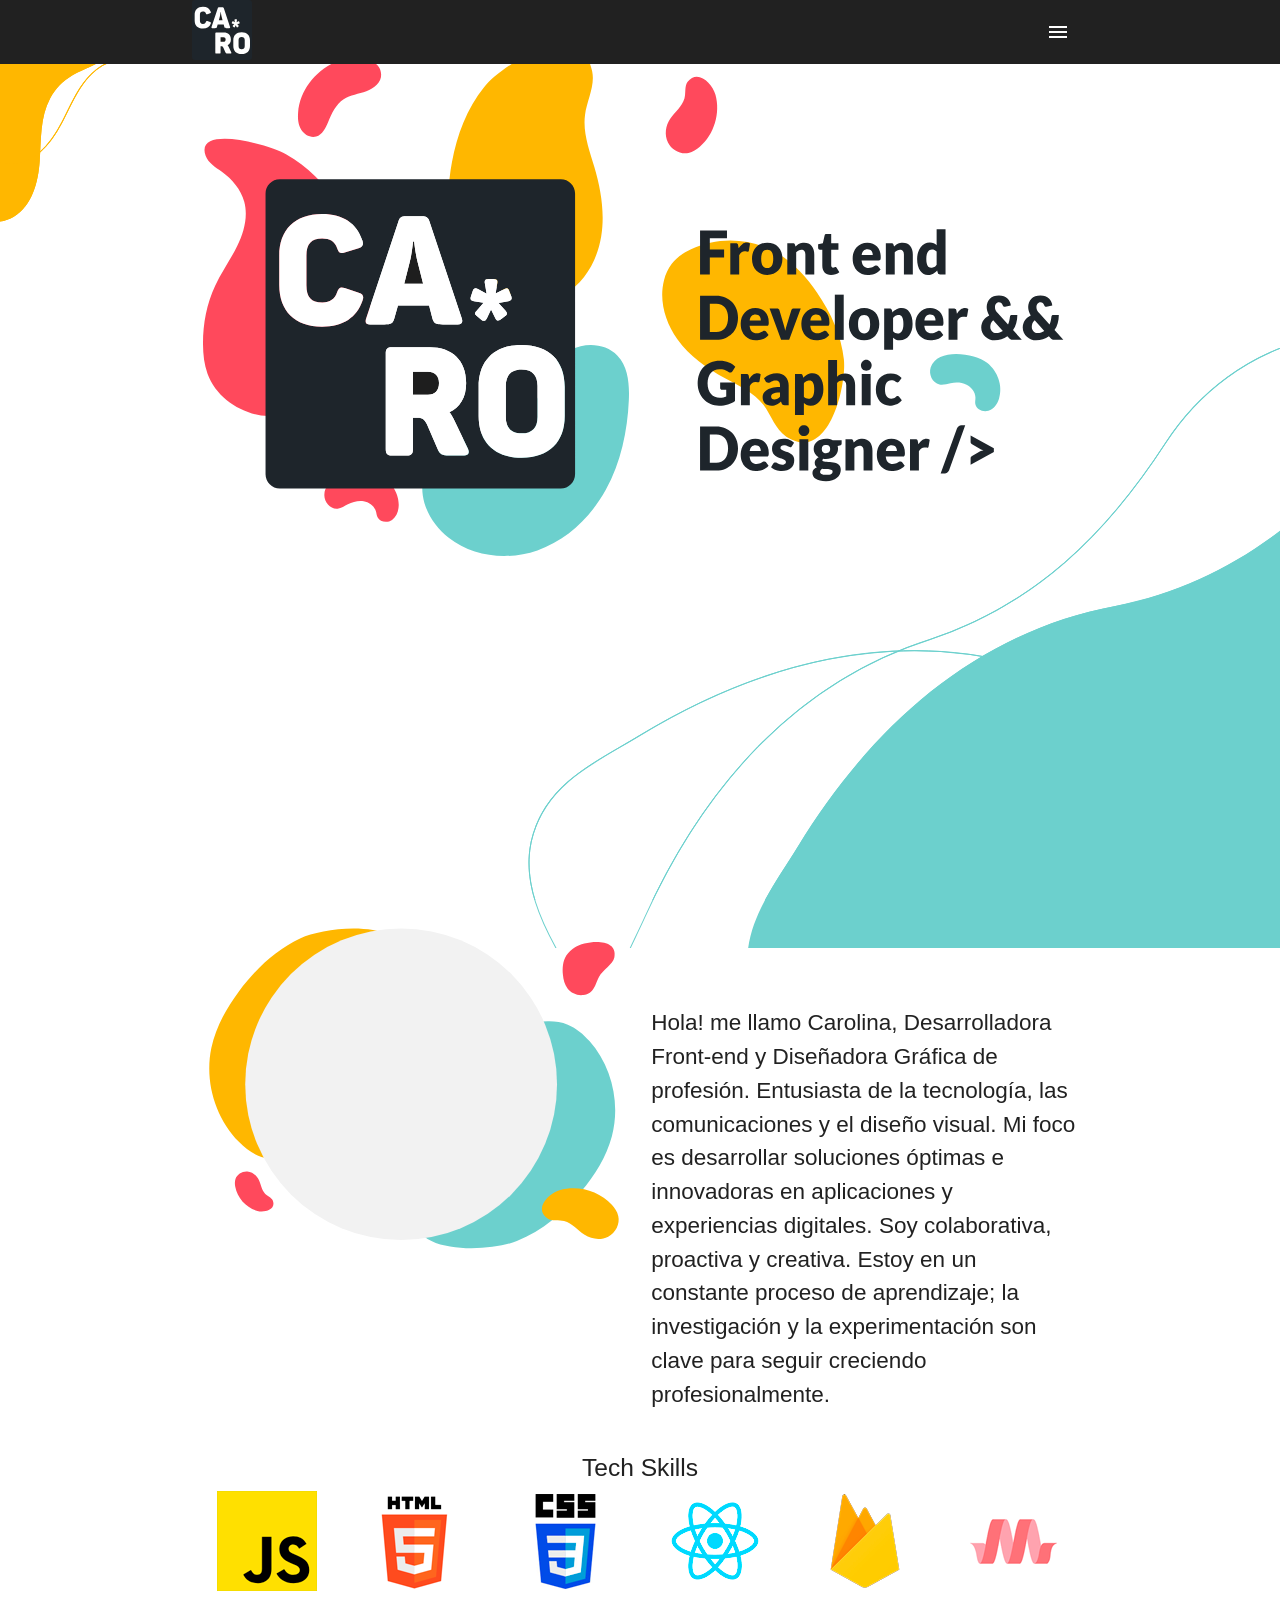
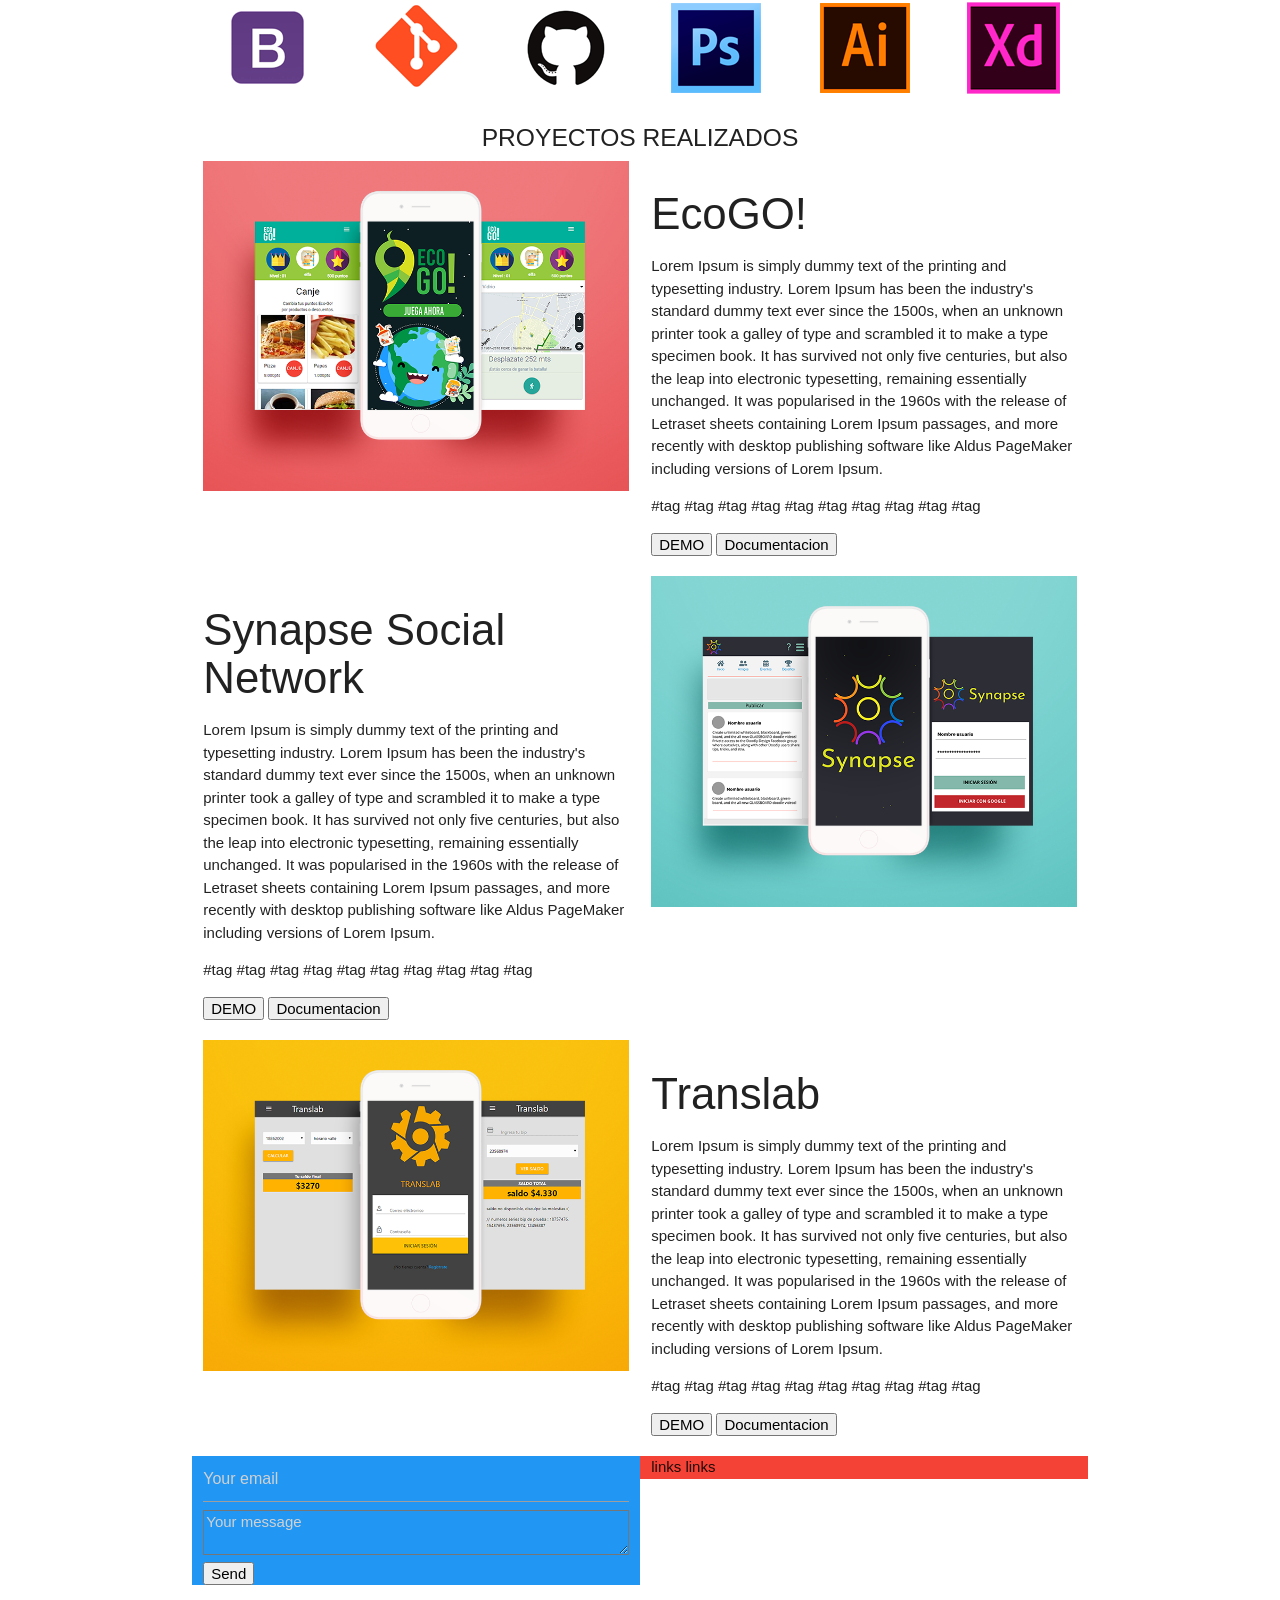
==== index.html @ 2df19099 "imagenes proyectos" ====
<!DOCTYPE html>
<html lang="en">

<head>
  <meta charset="UTF-8">
  <meta name="viewport" content="width=device-width, initial-scale=1.0">
  <meta http-equiv="X-UA-Compatible" content="ie=edge">
  <title>Carocromatica</title>
  <link href="https://fonts.googleapis.com/css?family=Lato:400,900" rel="stylesheet">
  <link href="https://fonts.googleapis.com/icon?family=Material+Icons" rel="stylesheet">
  <link rel="stylesheet" href="./materialize/css/materialize.min.css">
  <link rel="stylesheet" href="main.css">
  <link rel="stylesheet" href="carousel.css">
</head>

<body>
  <div class="navbar-fixed">
    <nav class="grey darken-4">
      <div class="container">
        <a href="#" class="brand-logo">
          <img src="./svg/logo.svg" alt="Carocromatica" class="responsive-img">
        </a>
        <ul id="slide-out" class="sidenav">

          <li>
            <a href="index.html">
              <i class="material-icons white-text text-darken-1">person</i> Perfil</a>

            <a href="#about">
              <i class="material-icons white-text text-darken-1">map</i> Mapa</a>

            <a href="#projects">
              <i class="material-icons white-text text-darken-1">star</i> Ranking</a>

            <a href="#contact">
              <i class="material-icons white-text text-darken-1">card_giftcard</i> Canje</a>


            <a href="#" onclick="cerrarSesion()">

              <i class="material-icons white-text text-darken-1">exit_to_app</i> Cerrar Sesión</a>
          </li>
        </ul>

        <div>
          <a data-target="slide-out" class="sidenav-trigger show-on-large">
            <i class="large material-icons">menu</i>
          </a>
        </div>
      </div>
    </nav>
  </div>


  <div> <!--div fluid-->
    <section id="header" class="row">
      <div class="container">
        <div class="col s12 m6">
          <img src="./svg/logo_head.svg" class="responsive-img  valign-wrapper">
        </div>
        <div class="col s12 m6 logo2">
          <img src="./svg/logo_head2.svg" class="responsive-img">
        </div>
      </div>
    </section>

    <section id="about" class="row">
      <div class="container">
        <div class="col s12 m6">
          <img src="./svg/foto.svg" class="responsive-img">
        </div>
        <div class="col s12 m6">
          <p>Hola! me llamo Carolina, Desarrolladora Front-end y Diseñadora Gráfica de profesión. Entusiasta de la tecnología,
            las comunicaciones y el diseño visual. Mi foco es desarrollar soluciones óptimas e innovadoras en aplicaciones
            y experiencias digitales. Soy colaborativa, proactiva y creativa. Estoy en un constante proceso de aprendizaje;
            la investigación y la experimentación son clave para seguir creciendo profesionalmente.</p>
        </div>
      </div>
    </section>



    <section id="skills" class="row">
      
        <h5 class="center-align">Tech Skills</h5>
      <div class="container center-align">
        <div class="col s4 m2 l2 "><img src="./svg/js.png" alt="JavaScript" class="responsive-img"></div>
        <div class="col s4 m2 l2 "><img src="./svg/html.png" alt="HTML5" class="responsive-img"></div>
        <div class="col s4 m2 l2 "><img src="./svg/css.png" alt="CSS3" class="responsive-img"></div>
        <div class="col s4 m2 l2 "><img src="./svg/react.png" alt="REACT.js" class="responsive-img"></div>
        <div class="col s4 m2 l2 "><img src="./svg/firebase.png" alt="FIREBASE" class="responsive-img"></div>
        <div class="col s4 m2 l2 "><img src="./svg/materialize.png" alt="Materialize" class="responsive-img"></div>

        <div class="col s4 m2 l2 "><img src="./svg/bootstrap.png" alt="Bootstrap" class="responsive-img"></div>
        <div class="col s4 m2 l2 "><img src="./svg/git.png" alt="Git" class="responsive-img"></div>
        <div class="col s4 m2 l2 "><img src="./svg/github.png" alt="GitHub" class="responsive-img"></div>
        <div class="col s4 m2 l2 "><img src="./svg/photoshop.png" alt="photoshop" class="responsive-img"></div>
        <div class="col s4 m2 l2 "><img src="./svg/illustrator.png" alt="illustrator" class="responsive-img"></div>
        <div class="col s4 m2 l2 "><img src="./svg/xd.png" alt="Adobe XD" class="responsive-img"></div>


      </div>
    </section>

    <section id="projects">

      <h5 class="center-align">PROYECTOS REALIZADOS</h5>

      <!--Eco go-->

      <div class="row">
        <div class="container">
          <div class="col s12 m6 l6">
         <img src="./svg/ecogo.png" alt="ecoGO" class="responsive-img">
          </div>
          <div class="col s12 m6 l6">
              <h3>EcoGO!</h3>
              <p>Lorem Ipsum is simply dummy text of the printing and typesetting industry. Lorem Ipsum has been the industry's standard dummy text ever since the 1500s, when an unknown printer took a galley of type and scrambled it to make a type specimen book. It has survived not only five centuries, but also the leap into electronic typesetting, remaining essentially unchanged. It was popularised in the 1960s with the release of Letraset sheets containing Lorem Ipsum passages, and more recently with desktop publishing software like Aldus PageMaker including versions of Lorem Ipsum.</p>
              <p>#tag #tag #tag #tag #tag #tag #tag #tag #tag #tag</p>
              <button>DEMO</button>
              <button>Documentacion</button>
          </div>
        </div>
      </div>

      <!--REACT-->

      <div class="row">
        <div class="container">
          <div class="col s12 m6 l6">
              <h3>Synapse Social Network</h3>
              <p>Lorem Ipsum is simply dummy text of the printing and typesetting industry. Lorem Ipsum has been the industry's standard dummy text ever since the 1500s, when an unknown printer took a galley of type and scrambled it to make a type specimen book. It has survived not only five centuries, but also the leap into electronic typesetting, remaining essentially unchanged. It was popularised in the 1960s with the release of Letraset sheets containing Lorem Ipsum passages, and more recently with desktop publishing software like Aldus PageMaker including versions of Lorem Ipsum.</p>
              <p>#tag #tag #tag #tag #tag #tag #tag #tag #tag #tag</p>
              <button>DEMO</button>
              <button>Documentacion</button>
          </div>
          <div class="col s12 m6 l6">
              <img src="./svg/synapp.png" alt="ecoGO" class="responsive-img">
          </div>
        </div>
      </div>

      <!--translab-->

      <div class="row">
        <div class="container">
          <div class="col s12 m6 l6">
              <img src="./svg/translab.png" alt="ecoGO" class="responsive-img">
          </div>
          <div class="col s12 m6 l6">
              <h3>Translab</h3>
              <p>Lorem Ipsum is simply dummy text of the printing and typesetting industry. Lorem Ipsum has been the industry's standard dummy text ever since the 1500s, when an unknown printer took a galley of type and scrambled it to make a type specimen book. It has survived not only five centuries, but also the leap into electronic typesetting, remaining essentially unchanged. It was popularised in the 1960s with the release of Letraset sheets containing Lorem Ipsum passages, and more recently with desktop publishing software like Aldus PageMaker including versions of Lorem Ipsum.</p>
              <p>#tag #tag #tag #tag #tag #tag #tag #tag #tag #tag</p>
              <button>DEMO</button>
              <button>Documentacion</button>
          </div>
        </div>
      </div>

    </section>

  </div><!--fin div fluid-->


  <footer>

      <div class="row">
          <div class="container">
            <div class="col s12 m6 l6 blue">
                <form method="POST" action="https://formspree.io/ca.torresduran@gmail.com">
                  <input type="email" name="email" placeholder="Your email">
                  <textarea name="message" placeholder="Your message"></textarea>
                  <button type="submit">Send</button>
                </form>
            </div>
            <div class="col s12 m6 l6 red">
             links
             links
            </div>
          </div>
        </div>
  
  
  </footer> 

  <script src="https://code.jquery.com/jquery-3.3.1.min.js" integrity="sha256-FgpCb/KJQlLNfOu91ta32o/NMZxltwRo8QtmkMRdAu8="
    crossorigin="anonymous"></script>
  <script src="./materialize/js/materialize.min.js"></script>
  <script src="./js/nav.js"></script>
</body>

</html>
---- main.css ----
html, body{
  
  height:100%;
  margin:0;
  display: flex;
  flex-direction: column;
  background-image: url(./fondo.svg);
  background-repeat: no-repeat;
  background-size: cover;
  background-attachment: fixed;

}

@media (min-width: 320px) and (max-width: 480px) {
  
.logo2{
  display: none;
}
  
}
#header{
  min-height: 100vh;
}

.bio{

  background-repeat: no-repeat;
  background-position: center;
}

#about p{
  font-size:1.5em;
  padding-top: 15%;
}

.head-projects{
  padding-top: 100px;
  background-image: url(./svg/fondo_projects.svg);
  border: 0px;
  background-repeat: no-repeat;
  padding-bottom: 100px;
}

.projects{

}

.project{
  background-image: url(./svg/circle2.svg);
  background-repeat: no-repeat;
  background-position: center;
}

.asd{
  height: 500px;
  display: -webkit-box;
  display: -webkit-flex;
  display: -ms-flexbox;
  display: flex;
  -webkit-box-align: center;
  -webkit-align-items: center;
  -ms-flex-align: center;
  align-items: center;
}
/* framework*/



nav{
  -webkit-box-shadow: 0 2px 2px 0 rgba(0,0,0,0), 0 3px 1px -2px rgba(0,0,0,0), 0 1px 5px 0 rgba(133, 73, 73, 0);
   box-shadow: 0 2px 2px 0 rgba(0,0,0,0), 0 3px 1px -2px rgba(0,0,0,0), 0 1px 5px 0 rgba(0,0,0,0);
}

nav .sidenav-trigger {
  float: right;

}

.sidenav-overlay {

  background-color: rgba(255,73,92,0.5);
  z-index: 50; 
 
}
---- carousel.css ----
.slider {
  max-width: 300px;
  height: 200px;
  margin: 20px auto;
  position: relative;
}
.slide1,.slide2,.slide3,.slide4,.slide5 {
  position: absolute;
  width: 100%;
  height: 100%;
}
.slide1 {

      background-size: cover;
    animation:fade 20s infinite;
-webkit-animation:fade 20s infinite;

} 
.slide2 {

      background-size: cover;
    animation:fade2 20s infinite;
-webkit-animation:fade2 20s infinite;
}
.slide3 {

      background-size: cover;
    animation:fade3 20s infinite;
-webkit-animation:fade3 20s infinite;
}
@keyframes fade
{
  0%   {opacity:1}
  33.333% { opacity: 0}
  66.666% { opacity: 0}
  100% { opacity: 1}
}
@keyframes fade2
{
  0%   {opacity:0}
  33.333% { opacity: 1}
  66.666% { opacity: 0 }
  100% { opacity: 0}
}
@keyframes fade3
{
  0%   {opacity:0}
  33.333% { opacity: 0}
  66.666% { opacity: 1}
  100% { opacity: 0}
}
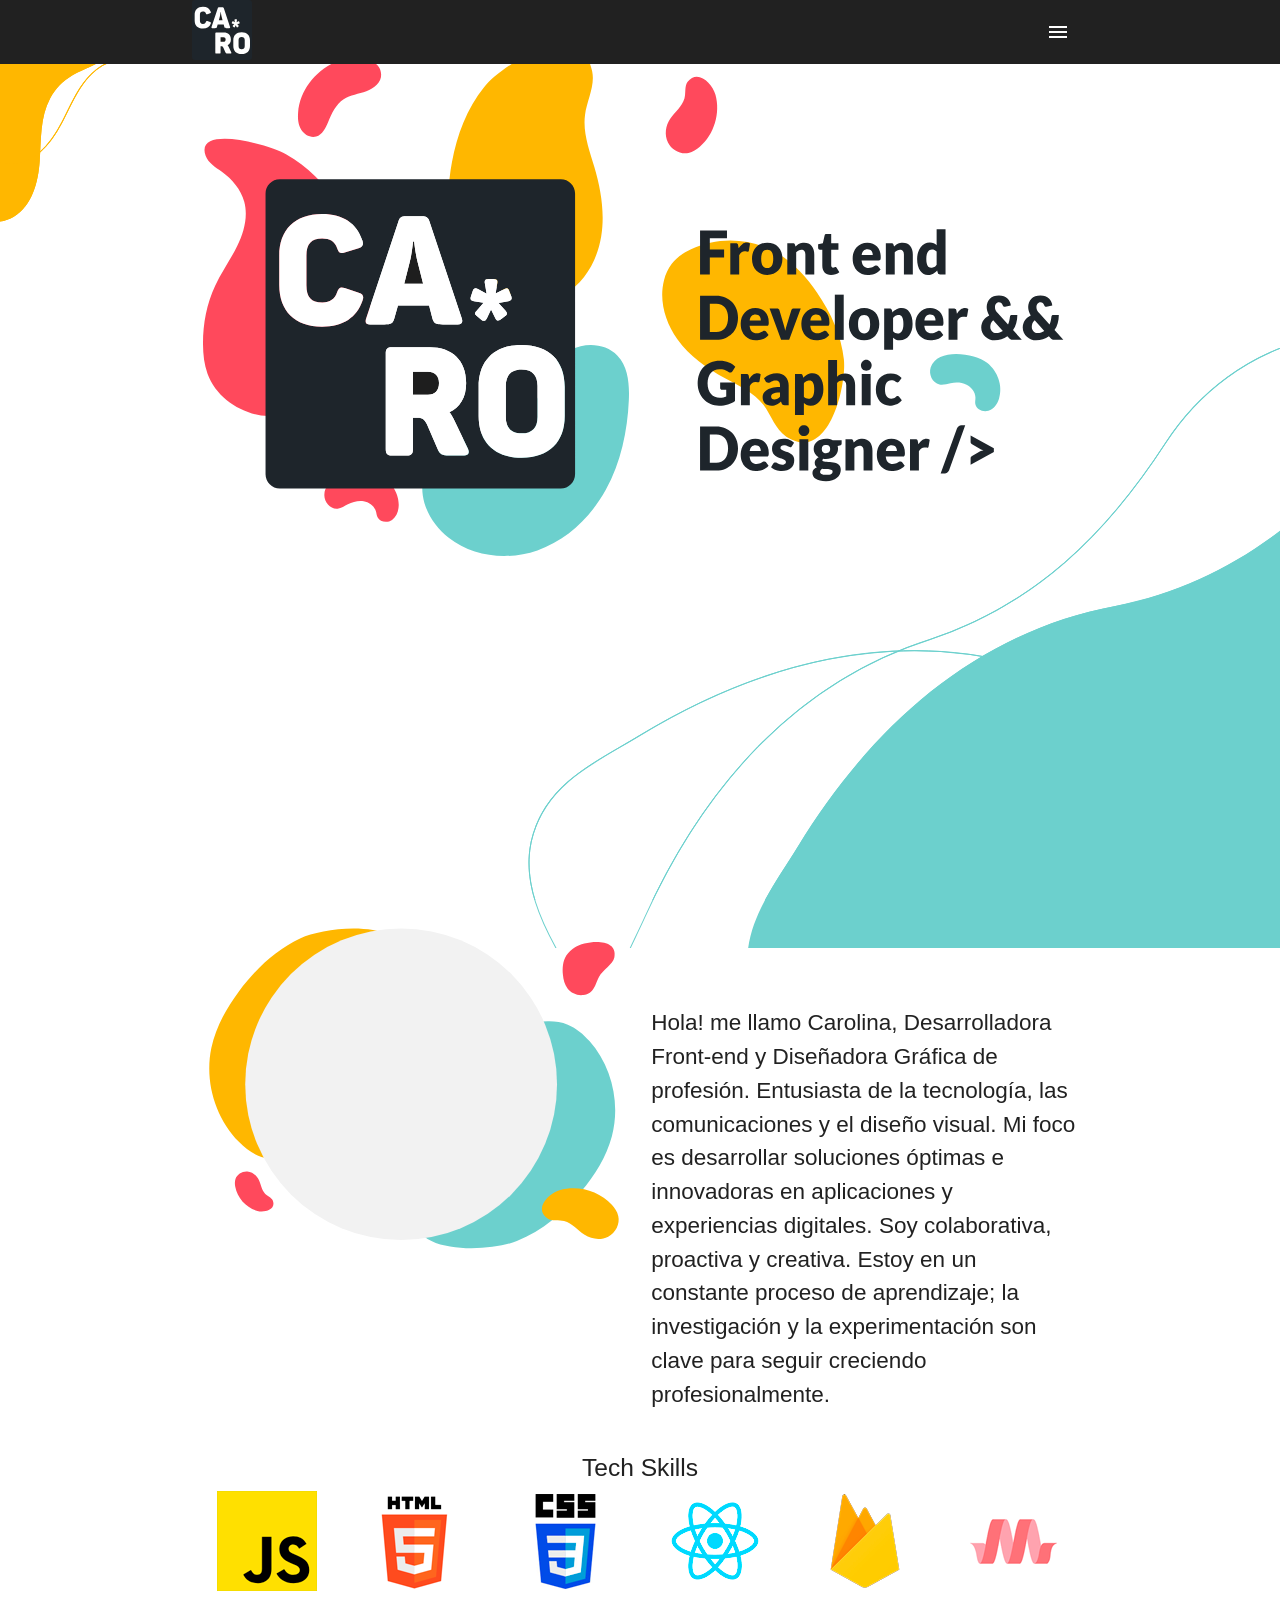
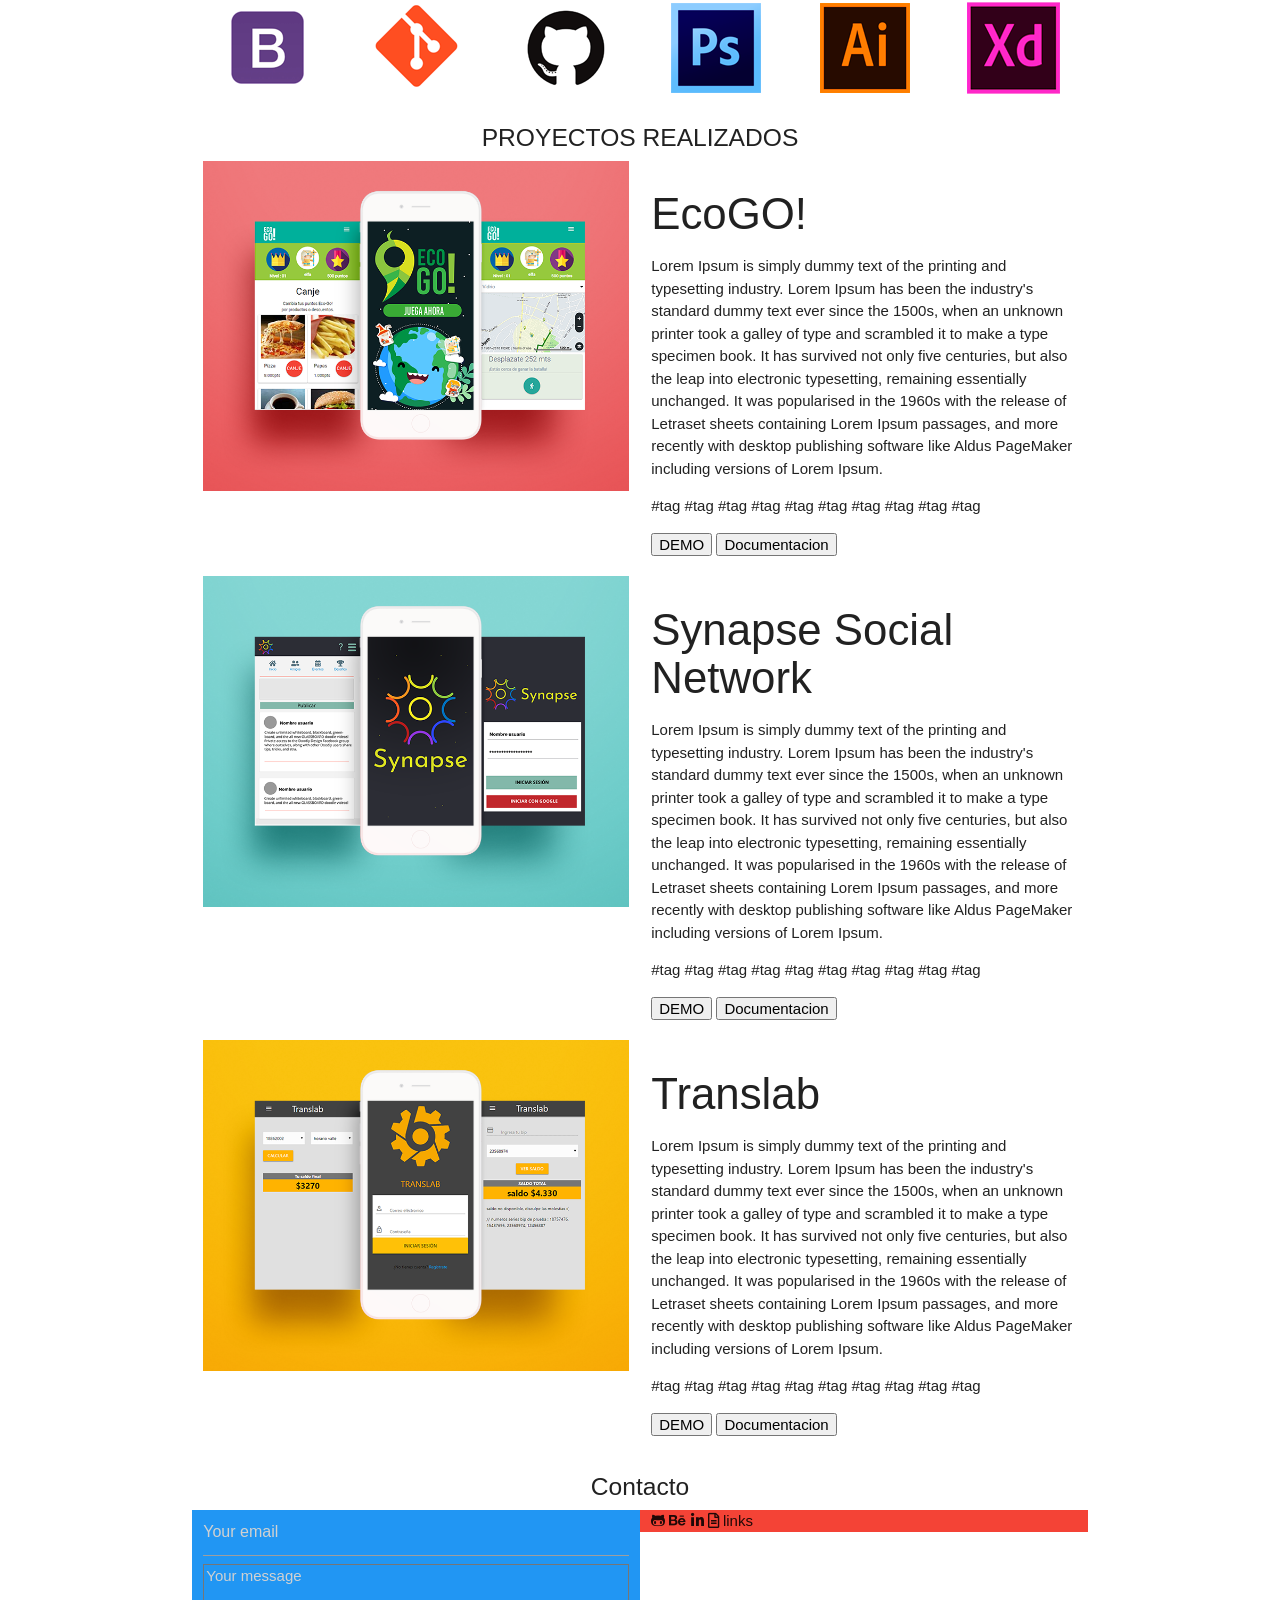
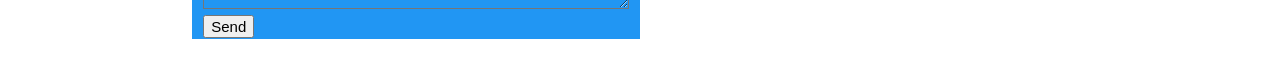
==== commit 6a5db020: "avance decente" ====
--- a/index.html
+++ b/index.html
@@ -8,6 +8,7 @@
   <title>Carocromatica</title>
   <link href="https://fonts.googleapis.com/css?family=Lato:400,900" rel="stylesheet">
   <link href="https://fonts.googleapis.com/icon?family=Material+Icons" rel="stylesheet">
+  <link rel="stylesheet" href="https://use.fontawesome.com/releases/v5.4.1/css/all.css" integrity="sha384-5sAR7xN1Nv6T6+dT2mhtzEpVJvfS3NScPQTrOxhwjIuvcA67KV2R5Jz6kr4abQsz" crossorigin="anonymous">
   <link rel="stylesheet" href="./materialize/css/materialize.min.css">
   <link rel="stylesheet" href="main.css">
   <link rel="stylesheet" href="carousel.css">
@@ -128,14 +129,16 @@
       <div class="row">
         <div class="container">
           <div class="col s12 m6 l6">
+              <img src="./svg/synapp.png" alt="ecoGO" class="responsive-img">
+          </div>
+          <div class="col s12 m6 l6">
+
               <h3>Synapse Social Network</h3>
               <p>Lorem Ipsum is simply dummy text of the printing and typesetting industry. Lorem Ipsum has been the industry's standard dummy text ever since the 1500s, when an unknown printer took a galley of type and scrambled it to make a type specimen book. It has survived not only five centuries, but also the leap into electronic typesetting, remaining essentially unchanged. It was popularised in the 1960s with the release of Letraset sheets containing Lorem Ipsum passages, and more recently with desktop publishing software like Aldus PageMaker including versions of Lorem Ipsum.</p>
               <p>#tag #tag #tag #tag #tag #tag #tag #tag #tag #tag</p>
               <button>DEMO</button>
               <button>Documentacion</button>
-          </div>
-          <div class="col s12 m6 l6">
-              <img src="./svg/synapp.png" alt="ecoGO" class="responsive-img">
+             
           </div>
         </div>
       </div>
@@ -165,6 +168,7 @@
   <footer>
 
       <div class="row">
+          <h5 class="center-align">Contacto</h5>
           <div class="container">
             <div class="col s12 m6 l6 blue">
                 <form method="POST" action="https://formspree.io/ca.torresduran@gmail.com">
@@ -174,7 +178,10 @@
                 </form>
             </div>
             <div class="col s12 m6 l6 red">
-             links
+                <i class="fab fa-github-alt"></i>
+                <i class="fab fa-behance"></i>
+                <i class="fab fa-linkedin-in"></i>
+                <i class="far fa-file-alt"></i>
              links
             </div>
           </div>
--- a/main.css
+++ b/main.css
@@ -13,11 +13,10 @@
 
 @media (min-width: 320px) and (max-width: 480px) {
   
-.logo2{
-  display: none;
+
 }
   
-}
+
 #header{
   min-height: 100vh;
 }
@@ -62,7 +61,7 @@
   -ms-flex-align: center;
   align-items: center;
 }
-/* framework*/
+/* fram*/
 
 
 
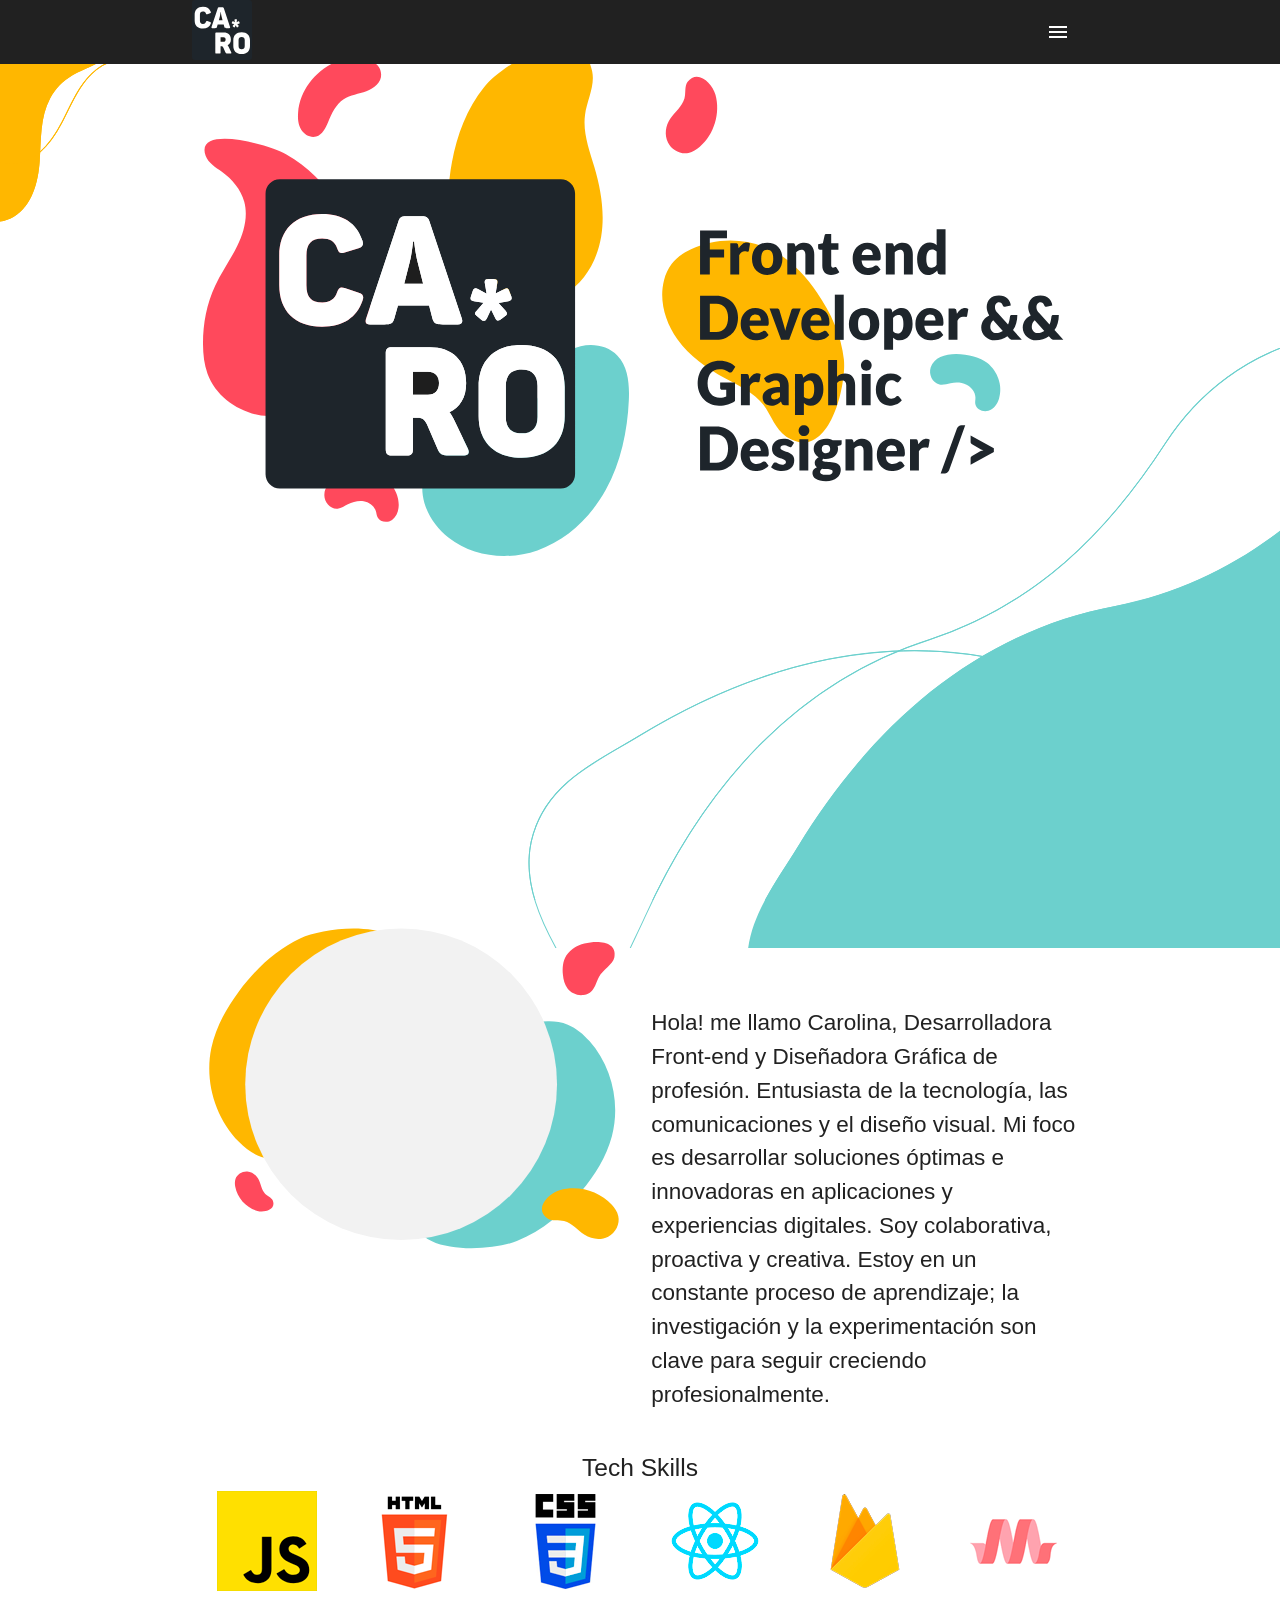
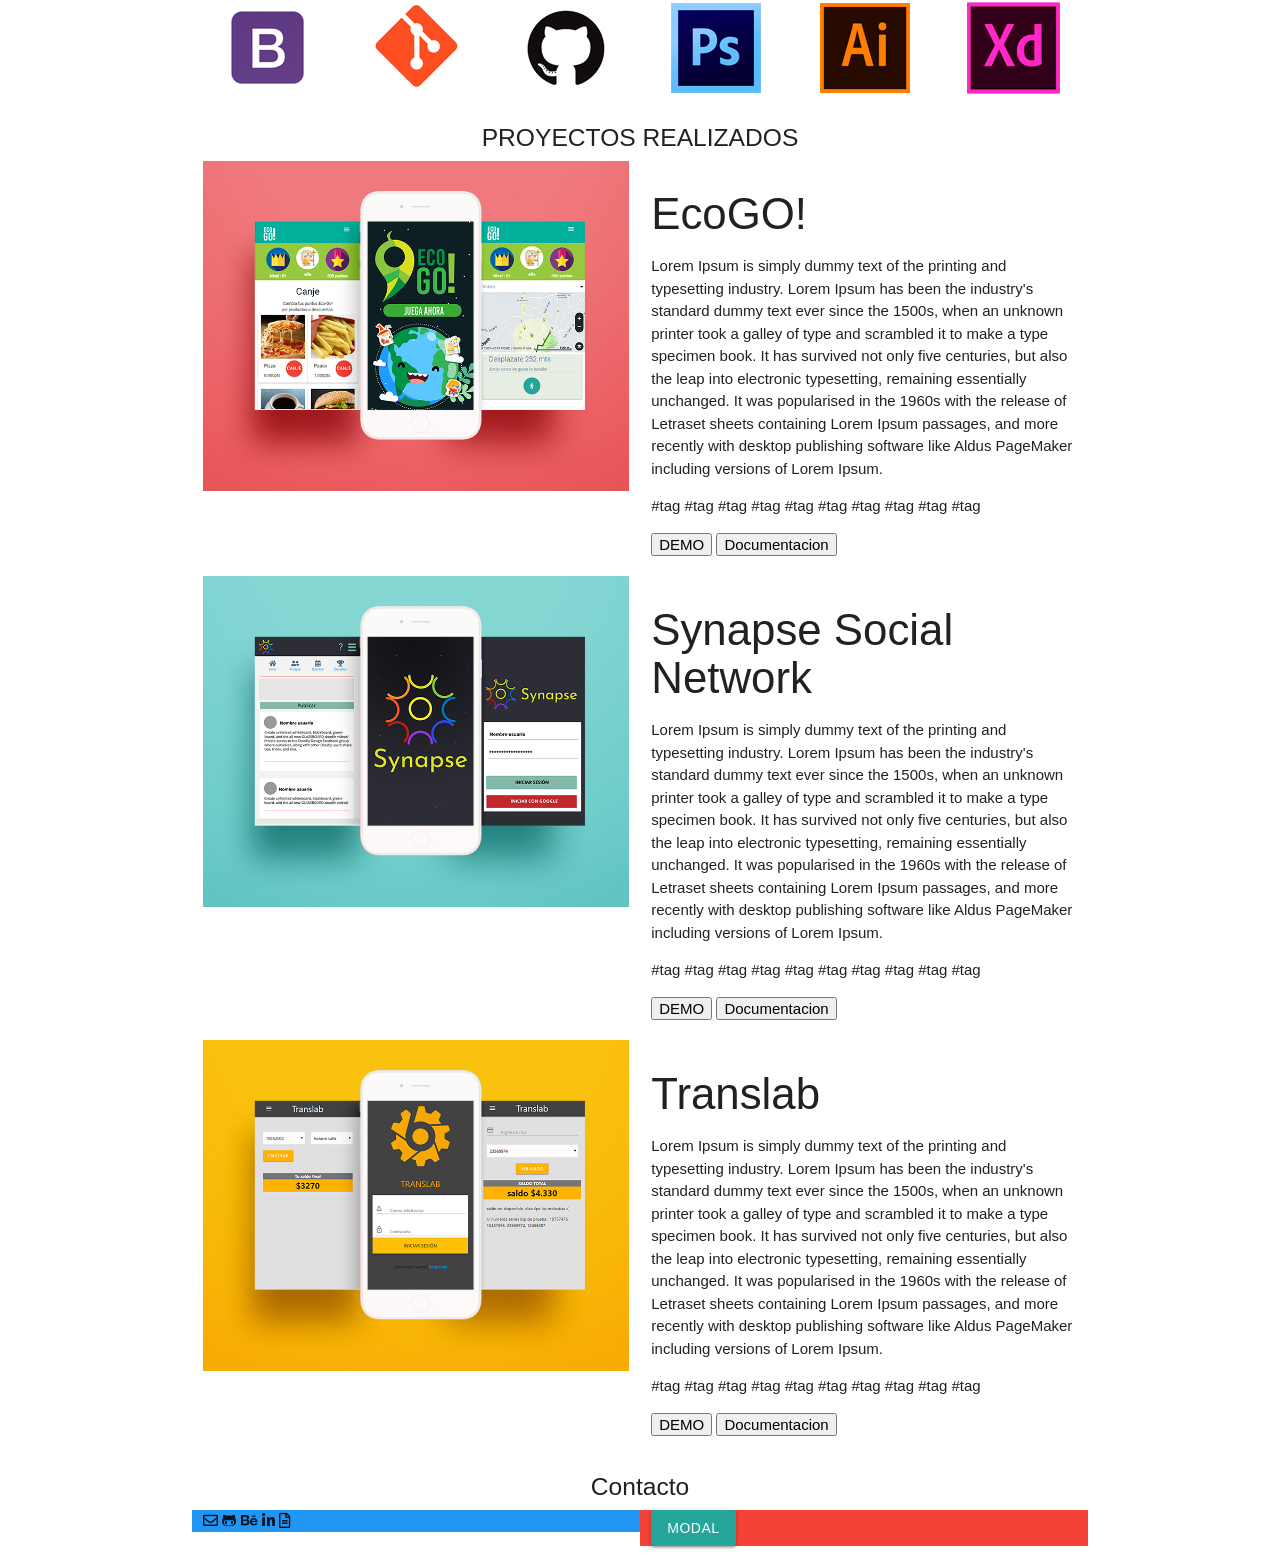
==== commit c398ca7f: "form en modal" ====
--- a/index.html
+++ b/index.html
@@ -171,24 +171,41 @@
           <h5 class="center-align">Contacto</h5>
           <div class="container">
             <div class="col s12 m6 l6 blue">
-                <form method="POST" action="https://formspree.io/ca.torresduran@gmail.com">
-                  <input type="email" name="email" placeholder="Your email">
-                  <textarea name="message" placeholder="Your message"></textarea>
-                  <button type="submit">Send</button>
-                </form>
-            </div>
-            <div class="col s12 m6 l6 red">
+                <i class="far fa-envelope"></i>
                 <i class="fab fa-github-alt"></i>
                 <i class="fab fa-behance"></i>
                 <i class="fab fa-linkedin-in"></i>
                 <i class="far fa-file-alt"></i>
-             links
+                
+            </div>
+            <div class="col s12 m6 l6 red">
+
+                <!-- Modal Trigger -->
+   <a class="waves-effect waves-light btn modal-trigger" href="#modal1">Modal</a>
+            
+                
             </div>
           </div>
         </div>
   
   
   </footer> 
+
+ 
+
+   <!-- Modal Structure -->
+   <div id="modal1" class="modal">
+     <div class="modal-content">
+        <form method="POST" action="https://formspree.io/ca.torresduran@gmail.com">
+          <input type="email" name="email" placeholder="Your email">
+          <textarea name="message" placeholder="Your message"></textarea>
+          <button type="submit">Send</button>
+        </form>
+     </div>
+     <div class="modal-footer">
+       <a href="#!" class="modal-close waves-effect waves-green btn-flat">Agree</a>
+     </div>
+   </div>
 
   <script src="https://code.jquery.com/jquery-3.3.1.min.js" integrity="sha256-FgpCb/KJQlLNfOu91ta32o/NMZxltwRo8QtmkMRdAu8="
     crossorigin="anonymous"></script>
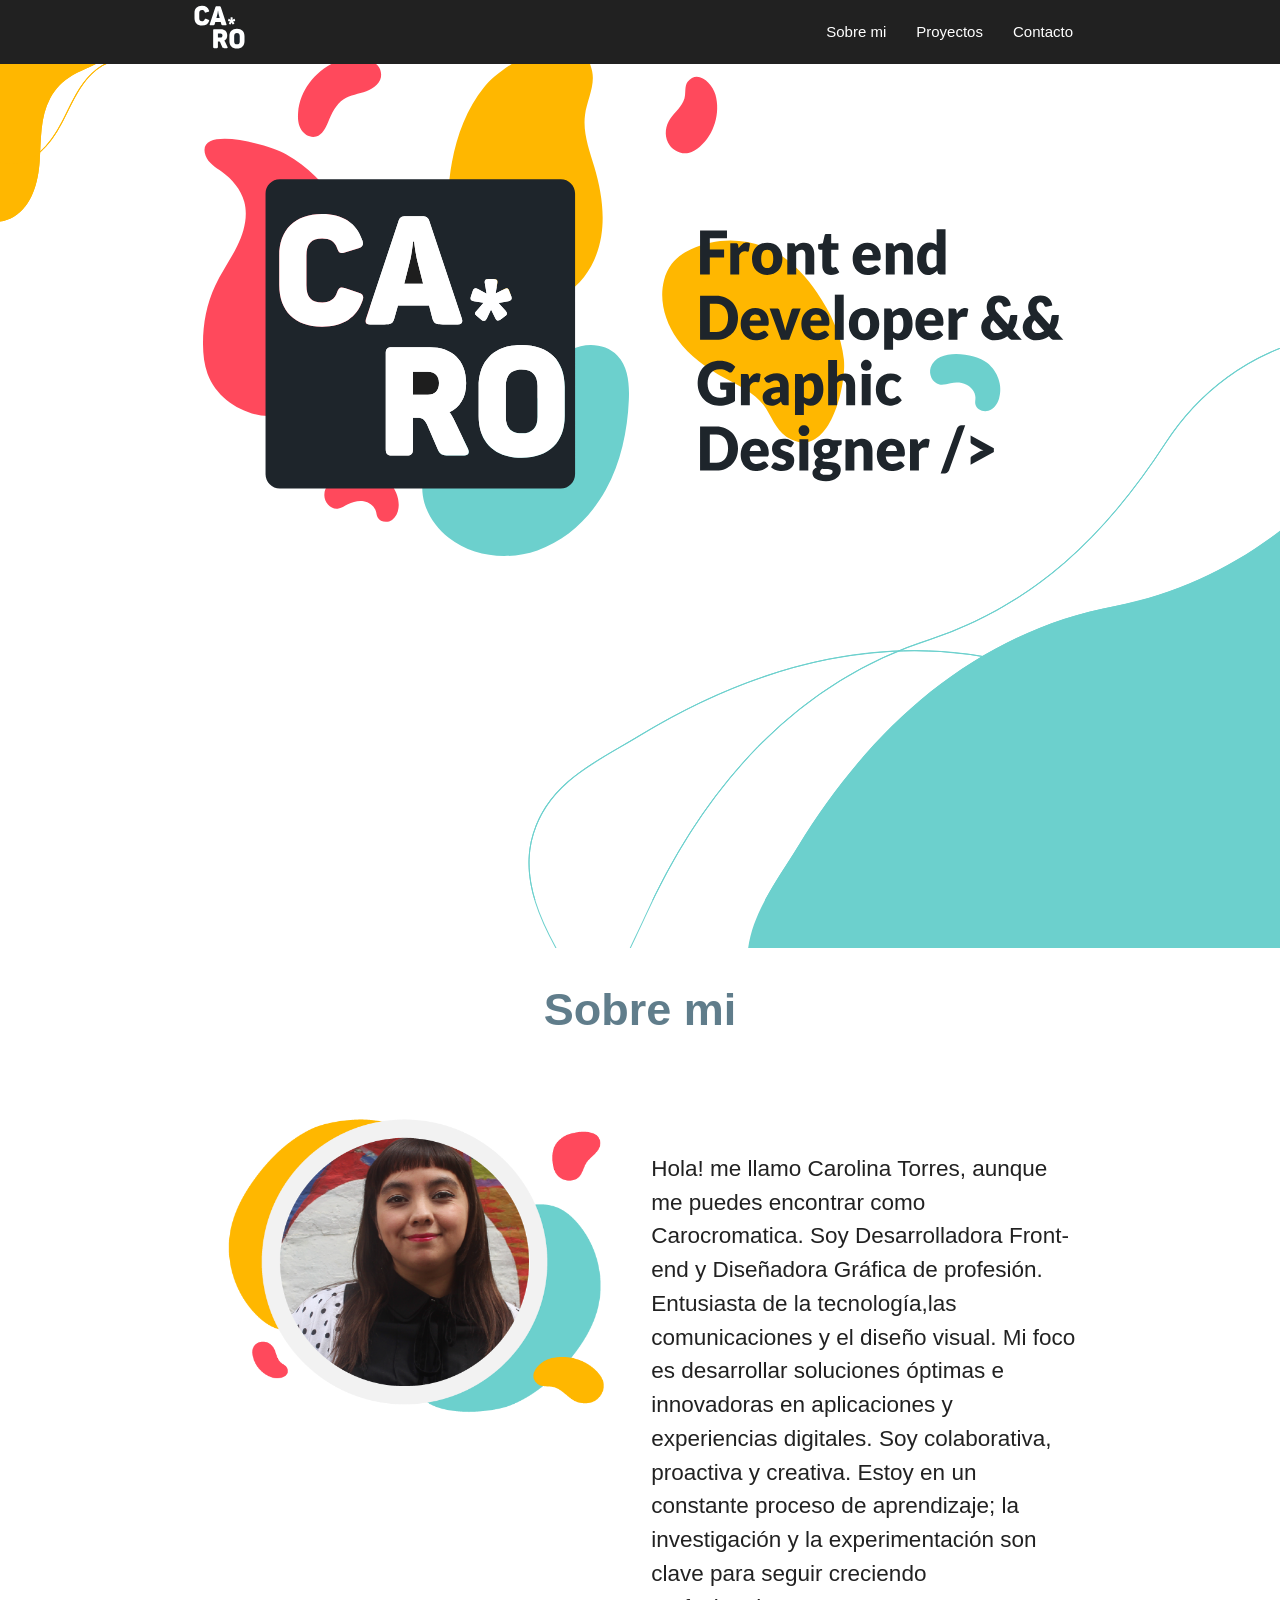
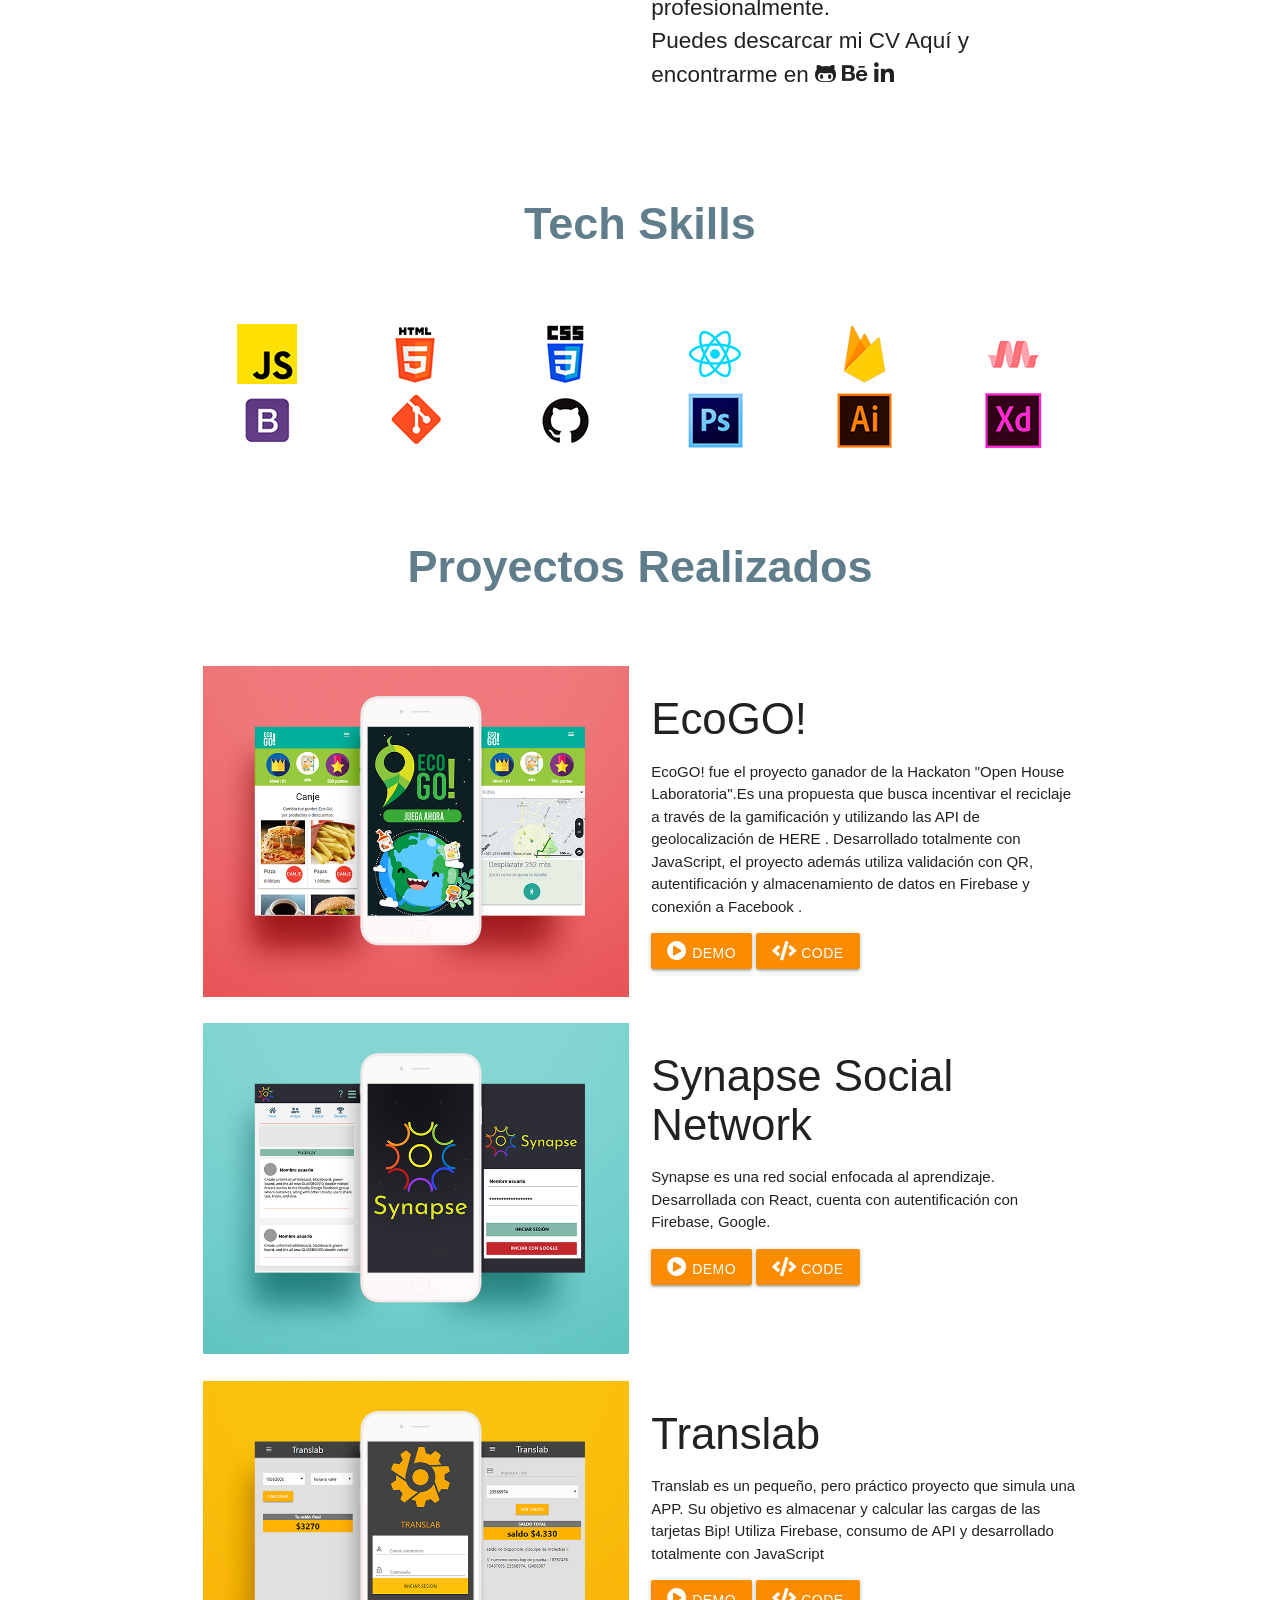
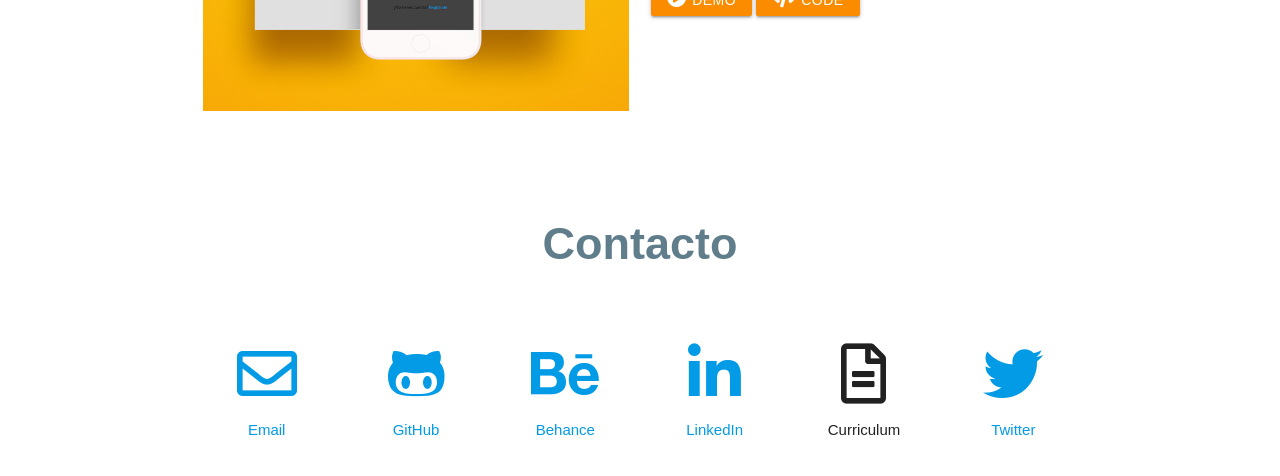
==== commit 56d3224e: "portafolio ok" ====
--- a/index.html
+++ b/index.html
@@ -8,7 +8,8 @@
   <title>Carocromatica</title>
   <link href="https://fonts.googleapis.com/css?family=Lato:400,900" rel="stylesheet">
   <link href="https://fonts.googleapis.com/icon?family=Material+Icons" rel="stylesheet">
-  <link rel="stylesheet" href="https://use.fontawesome.com/releases/v5.4.1/css/all.css" integrity="sha384-5sAR7xN1Nv6T6+dT2mhtzEpVJvfS3NScPQTrOxhwjIuvcA67KV2R5Jz6kr4abQsz" crossorigin="anonymous">
+  <link rel="stylesheet" href="https://use.fontawesome.com/releases/v5.4.1/css/all.css" integrity="sha384-5sAR7xN1Nv6T6+dT2mhtzEpVJvfS3NScPQTrOxhwjIuvcA67KV2R5Jz6kr4abQsz"
+    crossorigin="anonymous">
   <link rel="stylesheet" href="./materialize/css/materialize.min.css">
   <link rel="stylesheet" href="main.css">
   <link rel="stylesheet" href="carousel.css">
@@ -18,42 +19,28 @@
   <div class="navbar-fixed">
     <nav class="grey darken-4">
       <div class="container">
-        <a href="#" class="brand-logo">
+        <a href="#" class="brand-logo left">
           <img src="./svg/logo.svg" alt="Carocromatica" class="responsive-img">
         </a>
-        <ul id="slide-out" class="sidenav">
-
+
+        <ul id="nav-mobile" class="right">
           <li>
-            <a href="index.html">
-              <i class="material-icons white-text text-darken-1">person</i> Perfil</a>
-
-            <a href="#about">
-              <i class="material-icons white-text text-darken-1">map</i> Mapa</a>
-
-            <a href="#projects">
-              <i class="material-icons white-text text-darken-1">star</i> Ranking</a>
-
-            <a href="#contact">
-              <i class="material-icons white-text text-darken-1">card_giftcard</i> Canje</a>
-
-
-            <a href="#" onclick="cerrarSesion()">
-
-              <i class="material-icons white-text text-darken-1">exit_to_app</i> Cerrar Sesión</a>
+            <a href="#about">Sobre mi</a>
+          </li>
+          <li>
+            <a href="#projects">Proyectos</a>
+          </li>
+          <li>
+            <a href="#contact">Contacto</a>
           </li>
         </ul>
-
-        <div>
-          <a data-target="slide-out" class="sidenav-trigger show-on-large">
-            <i class="large material-icons">menu</i>
-          </a>
-        </div>
       </div>
     </nav>
   </div>
 
 
-  <div> <!--div fluid-->
+  <div>
+    <!--div fluid-->
     <section id="header" class="row">
       <div class="container">
         <div class="col s12 m6">
@@ -67,37 +54,59 @@
 
     <section id="about" class="row">
       <div class="container">
+          <h5 class="center-align blue-grey-text">Sobre mi</h5>
         <div class="col s12 m6">
-          <img src="./svg/foto.svg" class="responsive-img">
+          <img src="./svg/foto.png" class="responsive-img">
         </div>
         <div class="col s12 m6">
-          <p>Hola! me llamo Carolina, Desarrolladora Front-end y Diseñadora Gráfica de profesión. Entusiasta de la tecnología,
-            las comunicaciones y el diseño visual. Mi foco es desarrollar soluciones óptimas e innovadoras en aplicaciones
-            y experiencias digitales. Soy colaborativa, proactiva y creativa. Estoy en un constante proceso de aprendizaje;
-            la investigación y la experimentación son clave para seguir creciendo profesionalmente.</p>
-        </div>
-      </div>
-    </section>
-
-
+          <p>Hola! me llamo Carolina Torres, aunque me puedes encontrar como Carocromatica. Soy Desarrolladora Front-end y Diseñadora Gráfica de profesión. Entusiasta de la tecnología,las comunicaciones y el diseño visual. Mi foco es desarrollar soluciones óptimas e innovadoras en aplicaciones y experiencias digitales. Soy colaborativa, proactiva y creativa. Estoy en un constante proceso de aprendizaje;
+            la investigación y la experimentación son clave para seguir creciendo profesionalmente.
+          </br>Puedes descarcar mi CV Aquí y encontrarme en <i class="fab fa-github-alt"></i> <i class="fab fa-behance"></i> <i class="fab fa-linkedin-in"></i> </p>
+        </div>
+      </div>
+    </section>
 
     <section id="skills" class="row">
-      
-        <h5 class="center-align">Tech Skills</h5>
+
+      <h5 class="center-align blue-grey-text">Tech Skills</h5>
       <div class="container center-align">
-        <div class="col s4 m2 l2 "><img src="./svg/js.png" alt="JavaScript" class="responsive-img"></div>
-        <div class="col s4 m2 l2 "><img src="./svg/html.png" alt="HTML5" class="responsive-img"></div>
-        <div class="col s4 m2 l2 "><img src="./svg/css.png" alt="CSS3" class="responsive-img"></div>
-        <div class="col s4 m2 l2 "><img src="./svg/react.png" alt="REACT.js" class="responsive-img"></div>
-        <div class="col s4 m2 l2 "><img src="./svg/firebase.png" alt="FIREBASE" class="responsive-img"></div>
-        <div class="col s4 m2 l2 "><img src="./svg/materialize.png" alt="Materialize" class="responsive-img"></div>
-
-        <div class="col s4 m2 l2 "><img src="./svg/bootstrap.png" alt="Bootstrap" class="responsive-img"></div>
-        <div class="col s4 m2 l2 "><img src="./svg/git.png" alt="Git" class="responsive-img"></div>
-        <div class="col s4 m2 l2 "><img src="./svg/github.png" alt="GitHub" class="responsive-img"></div>
-        <div class="col s4 m2 l2 "><img src="./svg/photoshop.png" alt="photoshop" class="responsive-img"></div>
-        <div class="col s4 m2 l2 "><img src="./svg/illustrator.png" alt="illustrator" class="responsive-img"></div>
-        <div class="col s4 m2 l2 "><img src="./svg/xd.png" alt="Adobe XD" class="responsive-img"></div>
+        <div class="col s4 m2 l2 ">
+          <img src="./svg/js.png" alt="JavaScript" class="responsive-img">
+        </div>
+        <div class="col s4 m2 l2 ">
+          <img src="./svg/html.png" alt="HTML5" class="responsive-img">
+        </div>
+        <div class="col s4 m2 l2 ">
+          <img src="./svg/css.png" alt="CSS3" class="responsive-img">
+        </div>
+        <div class="col s4 m2 l2 ">
+          <img src="./svg/react.png" alt="REACT.js" class="responsive-img">
+        </div>
+        <div class="col s4 m2 l2 ">
+          <img src="./svg/firebase.png" alt="FIREBASE" class="responsive-img">
+        </div>
+        <div class="col s4 m2 l2 ">
+          <img src="./svg/materialize.png" alt="Materialize" class="responsive-img">
+        </div>
+
+        <div class="col s4 m2 l2 ">
+          <img src="./svg/bootstrap.png" alt="Bootstrap" class="responsive-img">
+        </div>
+        <div class="col s4 m2 l2 ">
+          <img src="./svg/git.png" alt="Git" class="responsive-img">
+        </div>
+        <div class="col s4 m2 l2 ">
+          <img src="./svg/github.png" alt="GitHub" class="responsive-img">
+        </div>
+        <div class="col s4 m2 l2 ">
+          <img src="./svg/photoshop.png" alt="photoshop" class="responsive-img">
+        </div>
+        <div class="col s4 m2 l2 ">
+          <img src="./svg/illustrator.png" alt="illustrator" class="responsive-img">
+        </div>
+        <div class="col s4 m2 l2 ">
+          <img src="./svg/xd.png" alt="Adobe XD" class="responsive-img">
+        </div>
 
 
       </div>
@@ -105,21 +114,21 @@
 
     <section id="projects">
 
-      <h5 class="center-align">PROYECTOS REALIZADOS</h5>
+      <h5 class="center-align blue-grey-text">Proyectos Realizados</h5>
 
       <!--Eco go-->
 
       <div class="row">
         <div class="container">
           <div class="col s12 m6 l6">
-         <img src="./svg/ecogo.png" alt="ecoGO" class="responsive-img">
-          </div>
-          <div class="col s12 m6 l6">
-              <h3>EcoGO!</h3>
-              <p>Lorem Ipsum is simply dummy text of the printing and typesetting industry. Lorem Ipsum has been the industry's standard dummy text ever since the 1500s, when an unknown printer took a galley of type and scrambled it to make a type specimen book. It has survived not only five centuries, but also the leap into electronic typesetting, remaining essentially unchanged. It was popularised in the 1960s with the release of Letraset sheets containing Lorem Ipsum passages, and more recently with desktop publishing software like Aldus PageMaker including versions of Lorem Ipsum.</p>
-              <p>#tag #tag #tag #tag #tag #tag #tag #tag #tag #tag</p>
-              <button>DEMO</button>
-              <button>Documentacion</button>
+            <img src="./svg/ecogo.png" alt="ecoGO" class="responsive-img">
+          </div>
+          <div class="col s12 m6 l6">
+            <h3>EcoGO!</h3>
+            <p>EcoGO! fue el proyecto ganador de la Hackaton "Open House Laboratoria".Es una propuesta que busca incentivar el reciclaje a través de la gamificación y utilizando las API de geolocalización de HERE . Desarrollado totalmente con JavaScript, el proyecto además utiliza validación con QR, autentificación y almacenamiento de datos en Firebase y conexión a Facebook .</p>
+      
+            <a class="waves-effect waves-light btn orange darken-1" href="https://carocromatica.github.io/Proyecto-Here/" target="_blank"><i class="fas fa-play-circle"></i> Demo</a>
+            <a class="waves-effect waves-light btn orange darken-1" href="https://github.com/carocromatica/Proyecto-Here" target="_blank"><i class="fas fa-code"></i> Code</a>
           </div>
         </div>
       </div>
@@ -129,16 +138,16 @@
       <div class="row">
         <div class="container">
           <div class="col s12 m6 l6">
-              <img src="./svg/synapp.png" alt="ecoGO" class="responsive-img">
-          </div>
-          <div class="col s12 m6 l6">
-
-              <h3>Synapse Social Network</h3>
-              <p>Lorem Ipsum is simply dummy text of the printing and typesetting industry. Lorem Ipsum has been the industry's standard dummy text ever since the 1500s, when an unknown printer took a galley of type and scrambled it to make a type specimen book. It has survived not only five centuries, but also the leap into electronic typesetting, remaining essentially unchanged. It was popularised in the 1960s with the release of Letraset sheets containing Lorem Ipsum passages, and more recently with desktop publishing software like Aldus PageMaker including versions of Lorem Ipsum.</p>
-              <p>#tag #tag #tag #tag #tag #tag #tag #tag #tag #tag</p>
-              <button>DEMO</button>
-              <button>Documentacion</button>
-             
+            <img src="./svg/synapp.png" alt="ecoGO" class="responsive-img">
+          </div>
+          <div class="col s12 m6 l6">
+
+            <h3>Synapse Social Network</h3>
+            <p>Synapse es una red social enfocada al aprendizaje. Desarrollada con React, cuenta con autentificación con Firebase, Google.</p>
+     
+            <a class="waves-effect waves-light btn orange darken-1" href="https://carocromatica.github.io/synapp/" target="_blank"><i class="fas fa-play-circle"></i> Demo</a>
+            <a class="waves-effect waves-light btn orange darken-1" href="https://github.com/carocromatica/synapp" target="_blank"><i class="fas fa-code"></i> Code</a>
+
           </div>
         </div>
       </div>
@@ -148,64 +157,70 @@
       <div class="row">
         <div class="container">
           <div class="col s12 m6 l6">
-              <img src="./svg/translab.png" alt="ecoGO" class="responsive-img">
-          </div>
-          <div class="col s12 m6 l6">
-              <h3>Translab</h3>
-              <p>Lorem Ipsum is simply dummy text of the printing and typesetting industry. Lorem Ipsum has been the industry's standard dummy text ever since the 1500s, when an unknown printer took a galley of type and scrambled it to make a type specimen book. It has survived not only five centuries, but also the leap into electronic typesetting, remaining essentially unchanged. It was popularised in the 1960s with the release of Letraset sheets containing Lorem Ipsum passages, and more recently with desktop publishing software like Aldus PageMaker including versions of Lorem Ipsum.</p>
-              <p>#tag #tag #tag #tag #tag #tag #tag #tag #tag #tag</p>
-              <button>DEMO</button>
-              <button>Documentacion</button>
-          </div>
-        </div>
-      </div>
-
-    </section>
-
-  </div><!--fin div fluid-->
-
-
-  <footer>
-
-      <div class="row">
-          <h5 class="center-align">Contacto</h5>
-          <div class="container">
-            <div class="col s12 m6 l6 blue">
-                <i class="far fa-envelope"></i>
-                <i class="fab fa-github-alt"></i>
-                <i class="fab fa-behance"></i>
-                <i class="fab fa-linkedin-in"></i>
-                <i class="far fa-file-alt"></i>
-                
-            </div>
-            <div class="col s12 m6 l6 red">
-
-                <!-- Modal Trigger -->
-   <a class="waves-effect waves-light btn modal-trigger" href="#modal1">Modal</a>
-            
-                
-            </div>
-          </div>
-        </div>
-  
-  
-  </footer> 
-
- 
-
-   <!-- Modal Structure -->
-   <div id="modal1" class="modal">
-     <div class="modal-content">
-        <form method="POST" action="https://formspree.io/ca.torresduran@gmail.com">
-          <input type="email" name="email" placeholder="Your email">
-          <textarea name="message" placeholder="Your message"></textarea>
-          <button type="submit">Send</button>
-        </form>
-     </div>
-     <div class="modal-footer">
-       <a href="#!" class="modal-close waves-effect waves-green btn-flat">Agree</a>
-     </div>
-   </div>
+            <img src="./svg/translab.png" alt="ecoGO" class="responsive-img">
+          </div>
+          <div class="col s12 m6 l6">
+            <h3>Translab</h3>
+            <p>Translab es un pequeño, pero práctico proyecto que simula una APP. Su objetivo es almacenar y calcular las cargas de las tarjetas Bip! Utiliza Firebase, consumo de API y desarrollado totalmente con JavaScript</p>
+     
+            <a class="waves-effect waves-light btn orange darken-1" href="https://carocromatica.github.io/TranslabFirebase/src/" target="_blank"><i class="fas fa-play-circle"></i> Demo</a>
+            <a class="waves-effect waves-light btn orange darken-1" href="https://github.com/carocromatica/TranslabFirebase" target="_blank"><i class="fas fa-code"></i> Code</a>
+          </div>
+        </div>
+      </div>
+
+    </section>
+
+  </div>
+  <!--fin div fluid-->
+
+
+  <footer id="contact">
+
+    <div class="row">
+      <h5 class="center-align blue-grey-text">Contacto</h5>
+      <div class="container center-align">
+
+
+        <div class="col s4 m2 l2 ">
+          <a href="mailto:ca.torresduran@gmail.com">
+          <i class="far fa-envelope medium"></i>
+          <p>Email</p> </a>
+        </div>
+        <div class="col s4 m2 l2 ">
+         <a href="https://carocromatica.github.com" target="_blank">
+            <i class="fab fa-github-alt medium"></i>
+          <p>GitHub</p>
+         </a>
+        </div>
+        <div class="col s4 m2 l2 ">
+          <a href="https://www.behance.net/carocromatica" target="_blank"> <i class="fab fa-behance medium"></i>
+            <p>Behance</p></a>
+         
+        </div>
+        <div class="col s4 m2 l2 ">
+          <a href="https://www.linkedin.com/in/carocromatica/" target="_blank">
+          <i class="fab fa-linkedin-in medium"></i>
+          <p>LinkedIn</p></a>
+        </div>
+        <div class="col s4 m2 l2 ">
+          <i class="far fa-file-alt medium"></i>
+          <p>Curriculum</p>
+        </div>
+        <div class="col s4 m2 l2 ">
+          <a href="https://twitter.com/carocromatica" target="_blank">
+            <i class="fab fa-twitter medium"></i>
+            <p>Twitter</p></a>
+          </div>
+
+
+      </div>
+    </div>
+
+
+  </footer>
+
+
 
   <script src="https://code.jquery.com/jquery-3.3.1.min.js" integrity="sha256-FgpCb/KJQlLNfOu91ta32o/NMZxltwRo8QtmkMRdAu8="
     crossorigin="anonymous"></script>
--- a/main.css
+++ b/main.css
@@ -11,14 +11,19 @@
 
 }
 
-@media (min-width: 320px) and (max-width: 480px) {
-  
 
-}
   
 
 #header{
   min-height: 100vh;
+}
+
+
+@media (min-width: 320px) and (max-width: 480px) {
+  
+#header{
+  min-height: 0px;
+}
 }
 
 .bio{
@@ -29,41 +34,17 @@
 
 #about p{
   font-size:1.5em;
-  padding-top: 15%;
+  padding-top: 20px;
 }
 
-.head-projects{
-  padding-top: 100px;
-  background-image: url(./svg/fondo_projects.svg);
-  border: 0px;
-  background-repeat: no-repeat;
-  padding-bottom: 100px;
+
+h5{
+  font-size: 3em;
+  font-weight: bold;
+  padding: 65px;
 }
 
-.projects{
-
-}
-
-.project{
-  background-image: url(./svg/circle2.svg);
-  background-repeat: no-repeat;
-  background-position: center;
-}
-
-.asd{
-  height: 500px;
-  display: -webkit-box;
-  display: -webkit-flex;
-  display: -ms-flexbox;
-  display: flex;
-  -webkit-box-align: center;
-  -webkit-align-items: center;
-  -ms-flex-align: center;
-  align-items: center;
-}
 /* fram*/
-
-
 
 nav{
   -webkit-box-shadow: 0 2px 2px 0 rgba(0,0,0,0), 0 3px 1px -2px rgba(0,0,0,0), 0 1px 5px 0 rgba(133, 73, 73, 0);
@@ -76,8 +57,24 @@
 }
 
 .sidenav-overlay {
-
   background-color: rgba(255,73,92,0.5);
   z-index: 50; 
- 
-}+}
+
+@media only screen and (max-width:400px){
+  .brand-logo {
+    left: 2%!important;}
+
+    nav ul a {
+      -webkit-transition: background-color .3s;
+      transition: background-color .3s;
+      font-size: 0.9em;
+      color: #fff;
+      display: block;
+      padding: 0 10px;
+      cursor: pointer;
+  }
+
+}
+
+
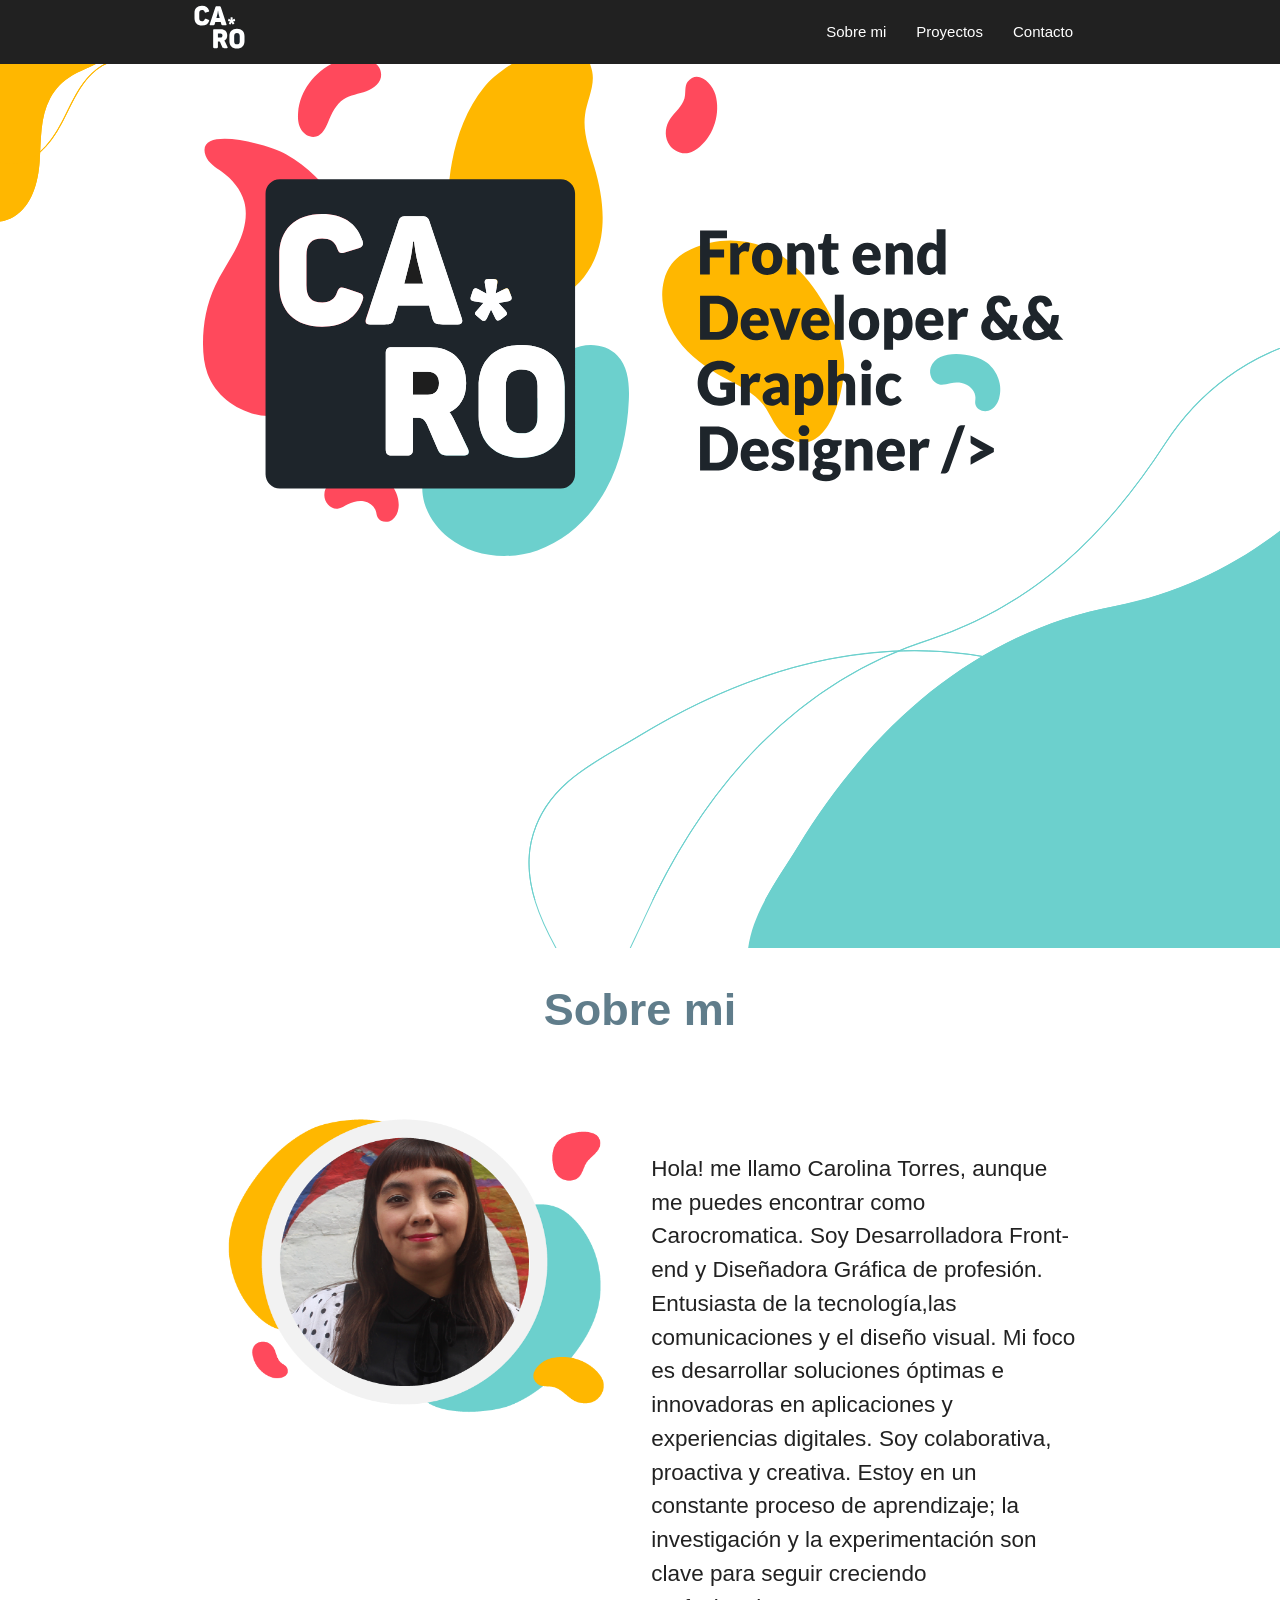
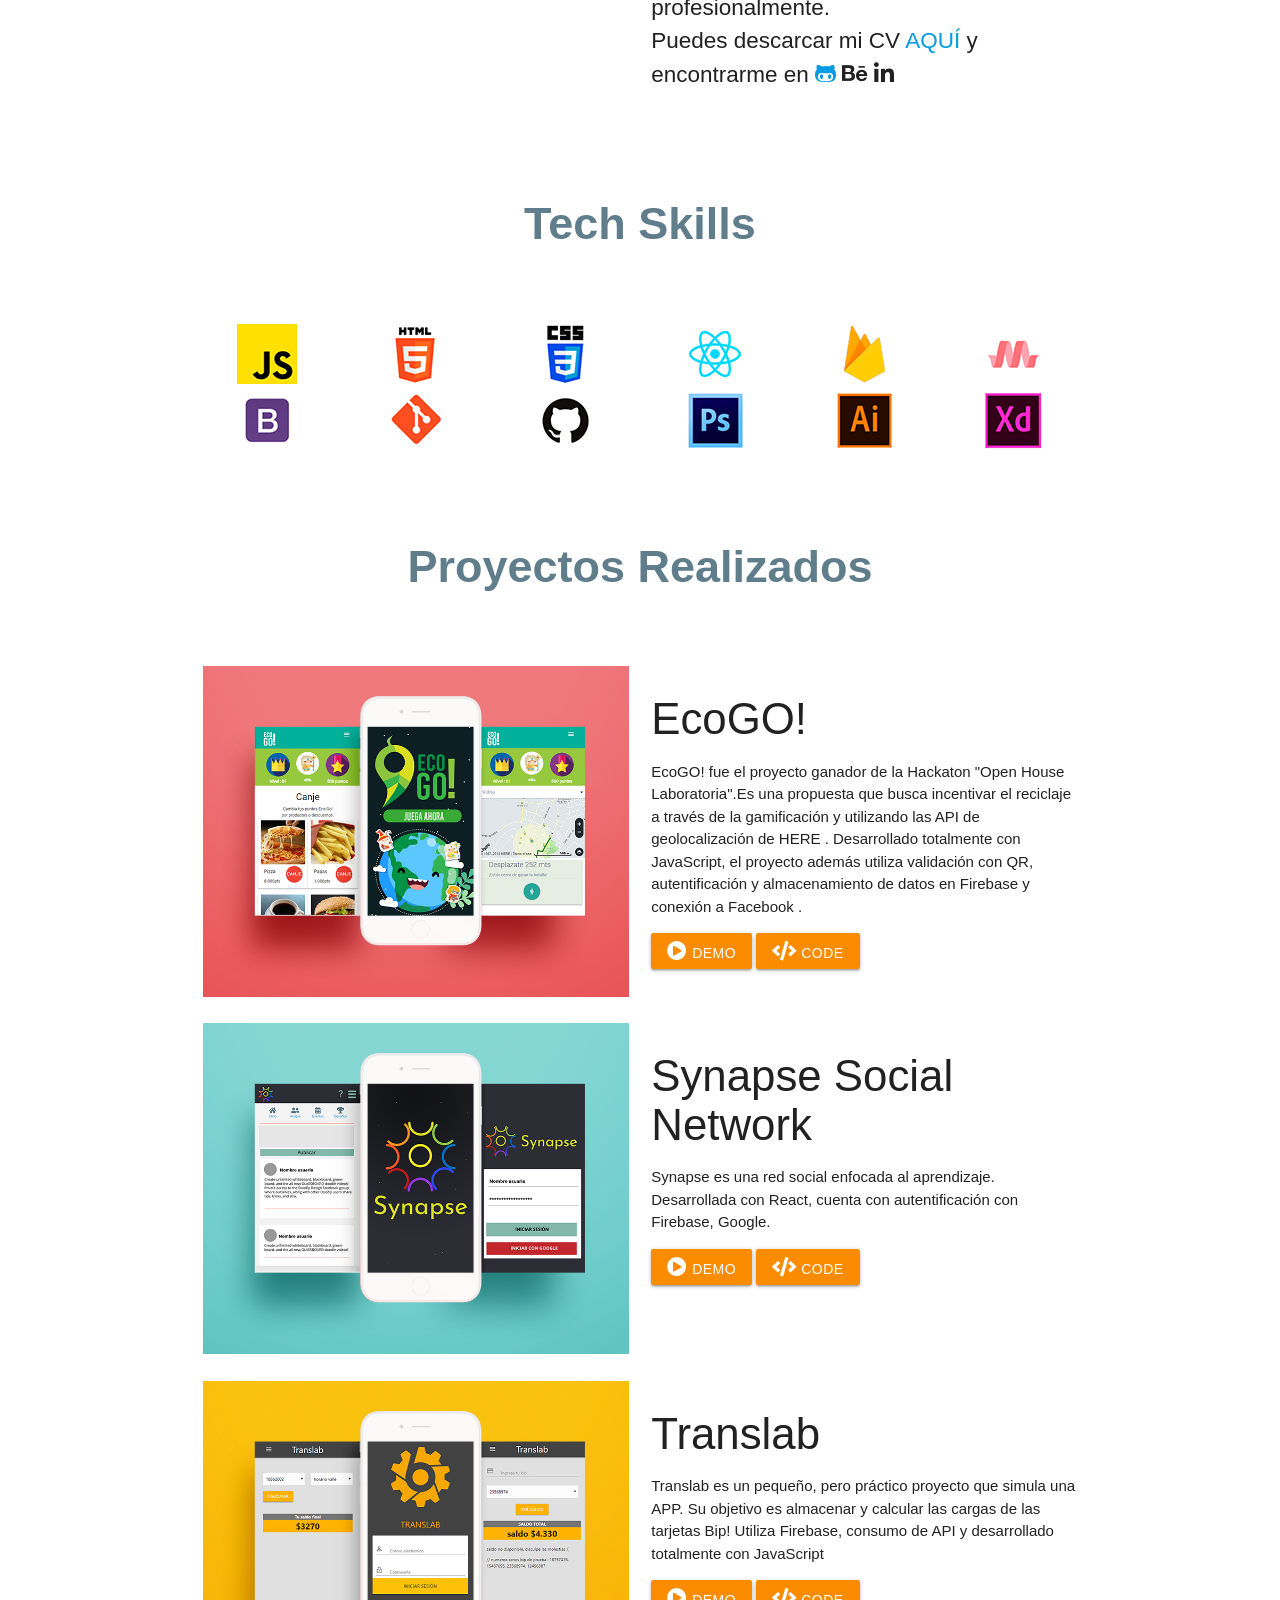
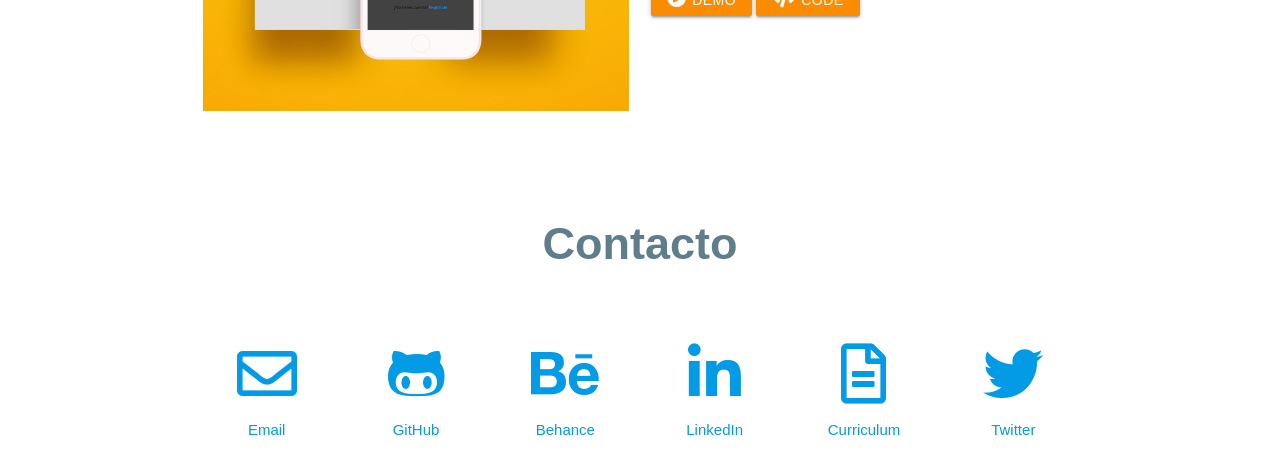
==== commit 5981befc: "cv" ====
--- a/index.html
+++ b/index.html
@@ -61,7 +61,7 @@
         <div class="col s12 m6">
           <p>Hola! me llamo Carolina Torres, aunque me puedes encontrar como Carocromatica. Soy Desarrolladora Front-end y Diseñadora Gráfica de profesión. Entusiasta de la tecnología,las comunicaciones y el diseño visual. Mi foco es desarrollar soluciones óptimas e innovadoras en aplicaciones y experiencias digitales. Soy colaborativa, proactiva y creativa. Estoy en un constante proceso de aprendizaje;
             la investigación y la experimentación son clave para seguir creciendo profesionalmente.
-          </br>Puedes descarcar mi CV Aquí y encontrarme en <i class="fab fa-github-alt"></i> <i class="fab fa-behance"></i> <i class="fab fa-linkedin-in"></i> </p>
+          </br>Puedes descarcar mi CV <a href="./cv/Carolina torres cv 2018.pdf">AQUÍ</a> y encontrarme en <a href="https://github.com/carocromatica" target="_blank"><i class="fab fa-github-alt"></i> </a><i class="fab fa-behance"></i> <i class="fab fa-linkedin-in"></i> </p>
         </div>
       </div>
     </section>
@@ -204,8 +204,9 @@
           <p>LinkedIn</p></a>
         </div>
         <div class="col s4 m2 l2 ">
+          <a href="./cv/Carolina torres cv 2018.pdf">
           <i class="far fa-file-alt medium"></i>
-          <p>Curriculum</p>
+          <p>Curriculum</p></a>
         </div>
         <div class="col s4 m2 l2 ">
           <a href="https://twitter.com/carocromatica" target="_blank">
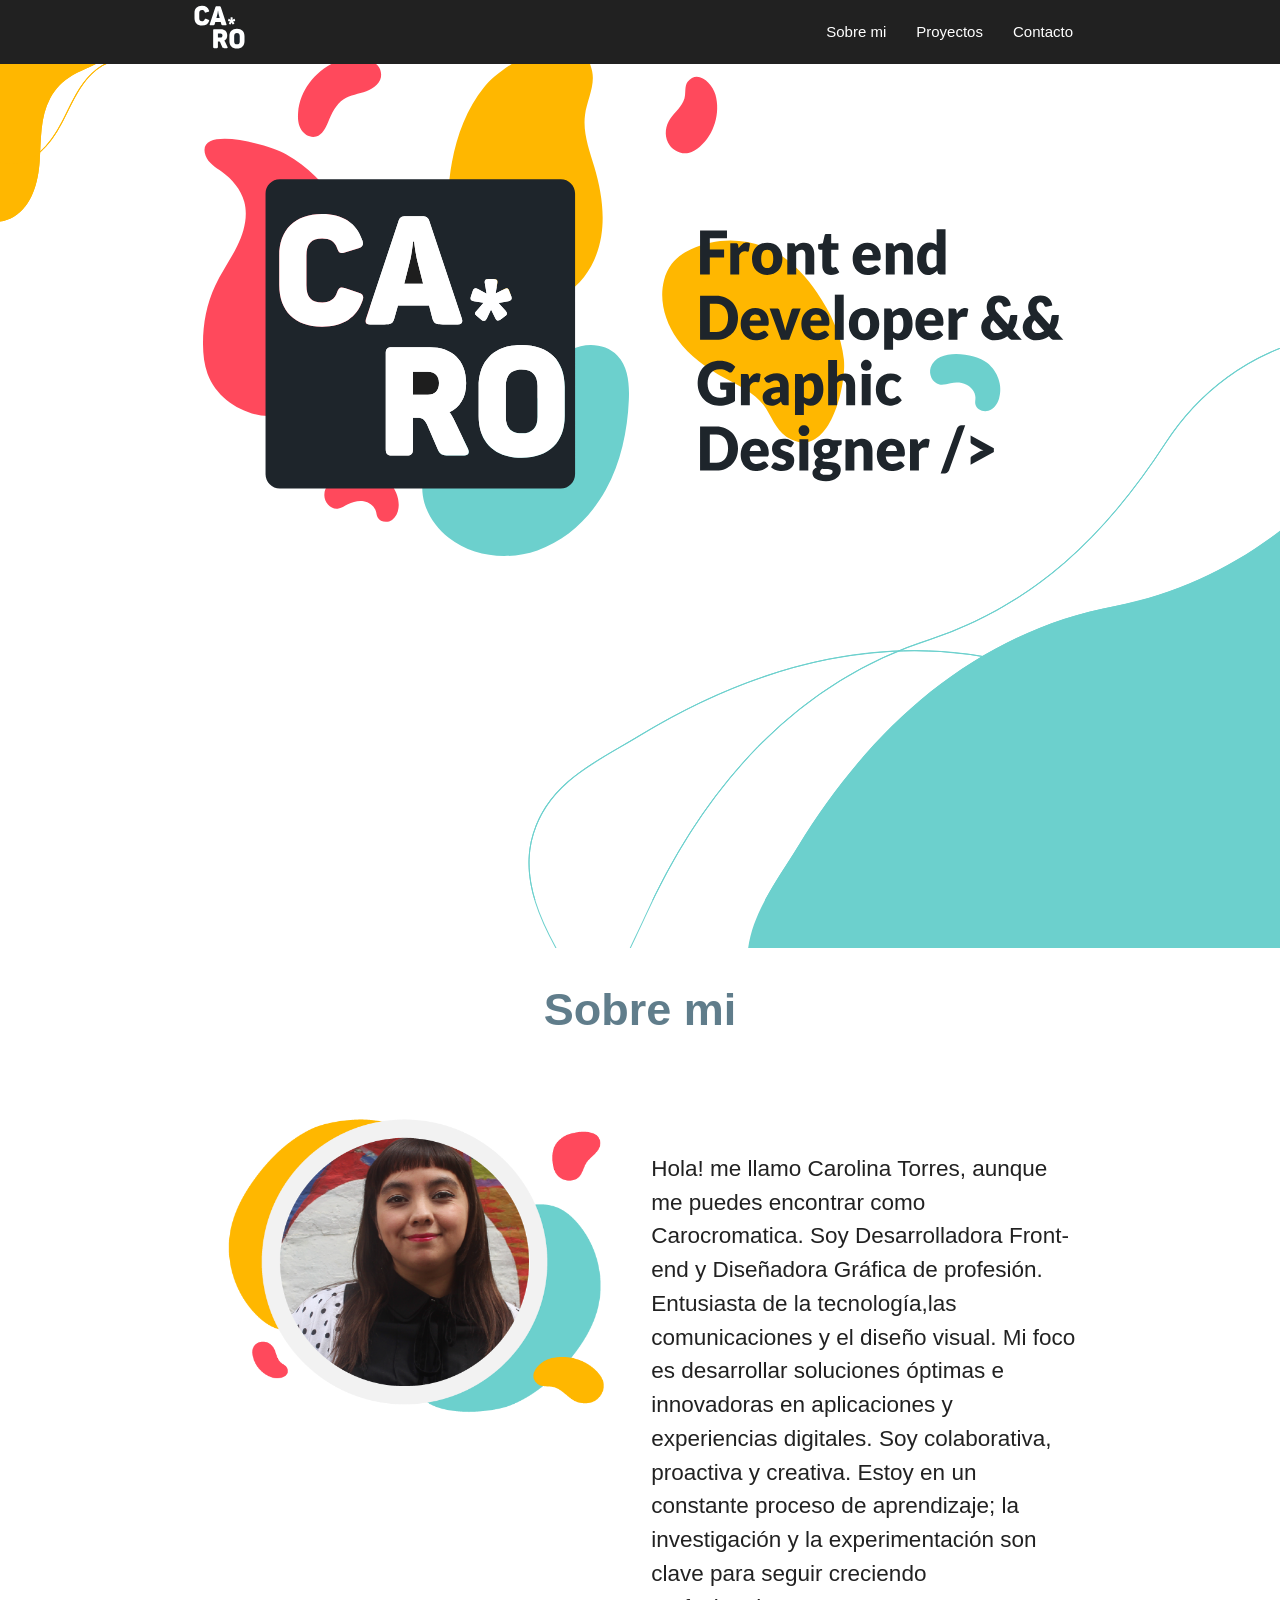
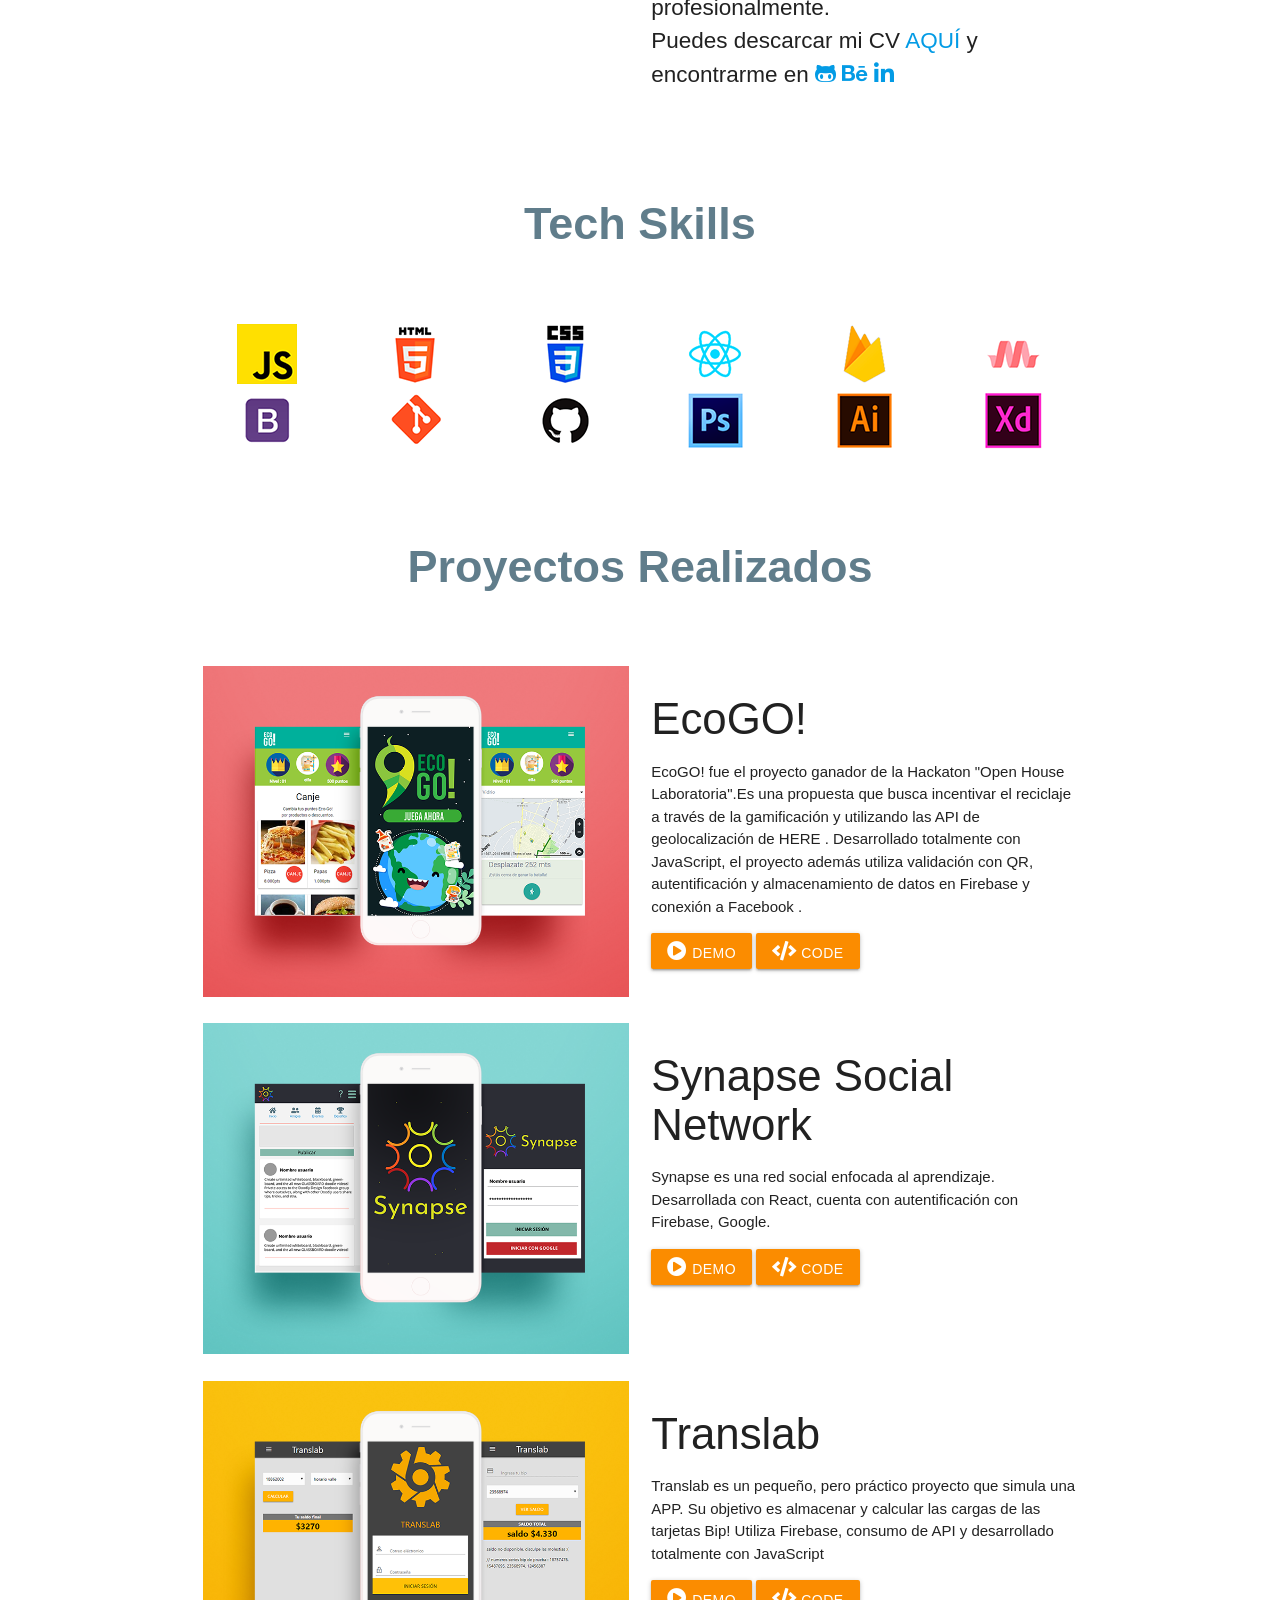
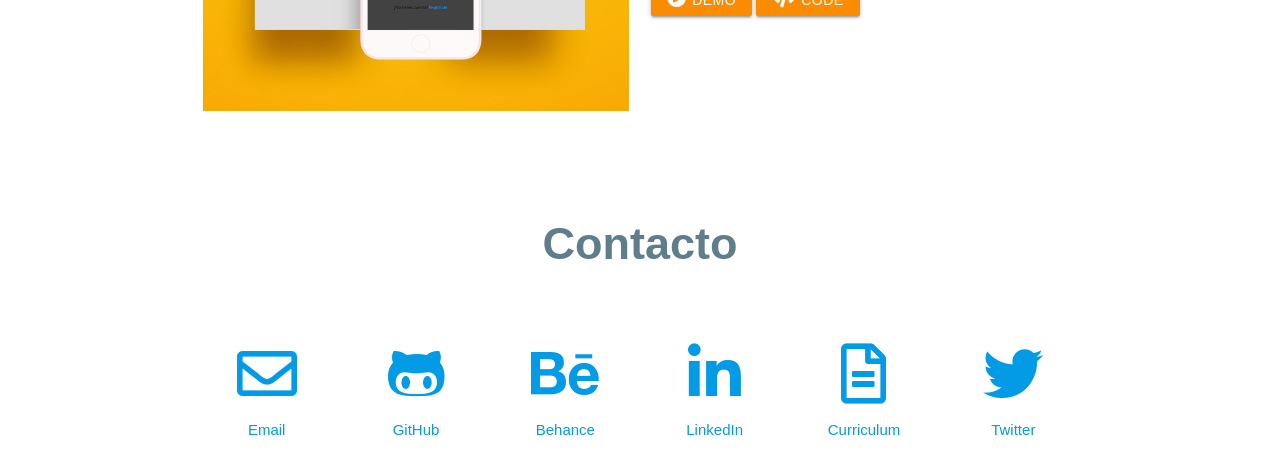
==== commit 7f87742d: "FIN" ====
--- a/index.html
+++ b/index.html
@@ -61,7 +61,7 @@
         <div class="col s12 m6">
           <p>Hola! me llamo Carolina Torres, aunque me puedes encontrar como Carocromatica. Soy Desarrolladora Front-end y Diseñadora Gráfica de profesión. Entusiasta de la tecnología,las comunicaciones y el diseño visual. Mi foco es desarrollar soluciones óptimas e innovadoras en aplicaciones y experiencias digitales. Soy colaborativa, proactiva y creativa. Estoy en un constante proceso de aprendizaje;
             la investigación y la experimentación son clave para seguir creciendo profesionalmente.
-          </br>Puedes descarcar mi CV <a href="./cv/Carolina torres cv 2018.pdf">AQUÍ</a> y encontrarme en <a href="https://github.com/carocromatica" target="_blank"><i class="fab fa-github-alt"></i> </a><i class="fab fa-behance"></i> <i class="fab fa-linkedin-in"></i> </p>
+          </br>Puedes descarcar mi CV <a href="./cv/Carolina torres cv 2018.pdf">AQUÍ</a> y encontrarme en <a href="https://github.com/carocromatica" target="_blank"><i class="fab fa-github-alt"></i> </a> <a href="https://www.behance.net/carocromatica" target="_blank"><i class="fab fa-behance"></i> </a> <a href="https://www.linkedin.com/in/carocromatica/" target="_blank"><i class="fab fa-linkedin-in"></i> </a> </p>
         </div>
       </div>
     </section>
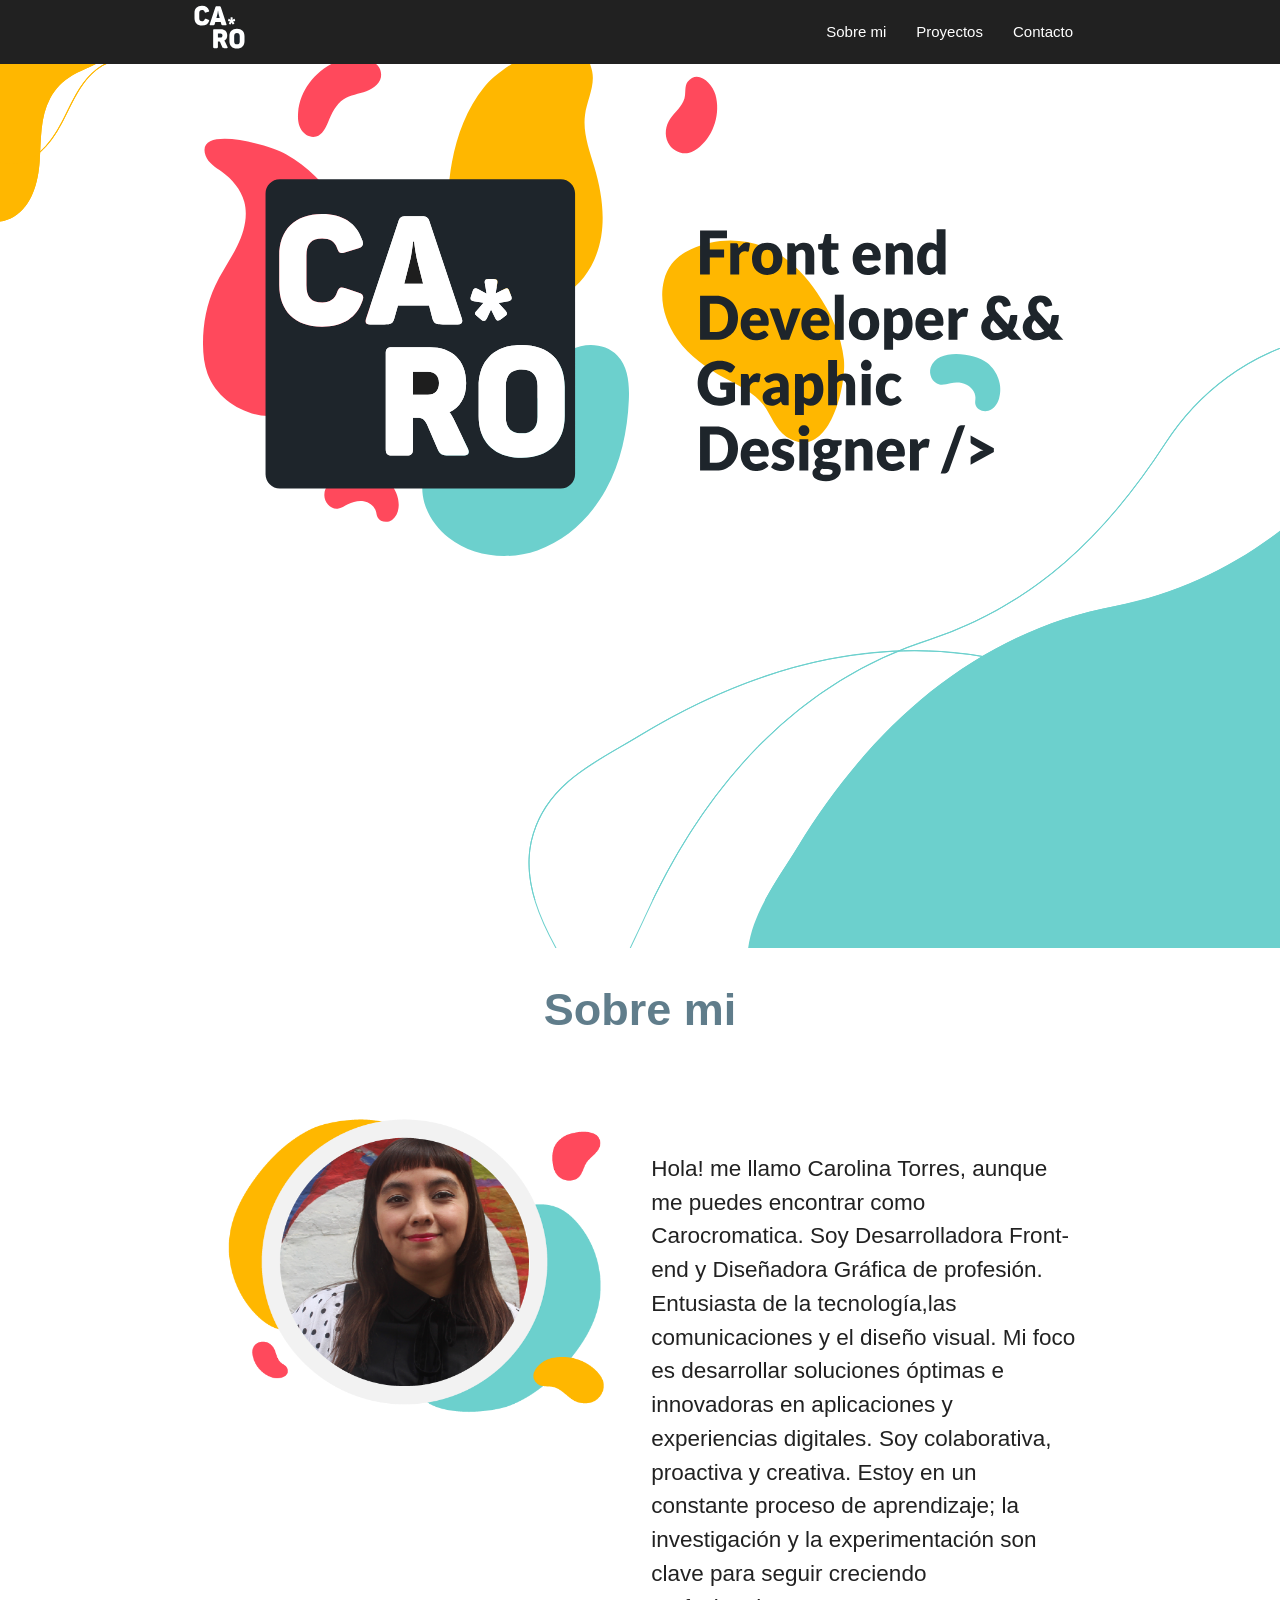
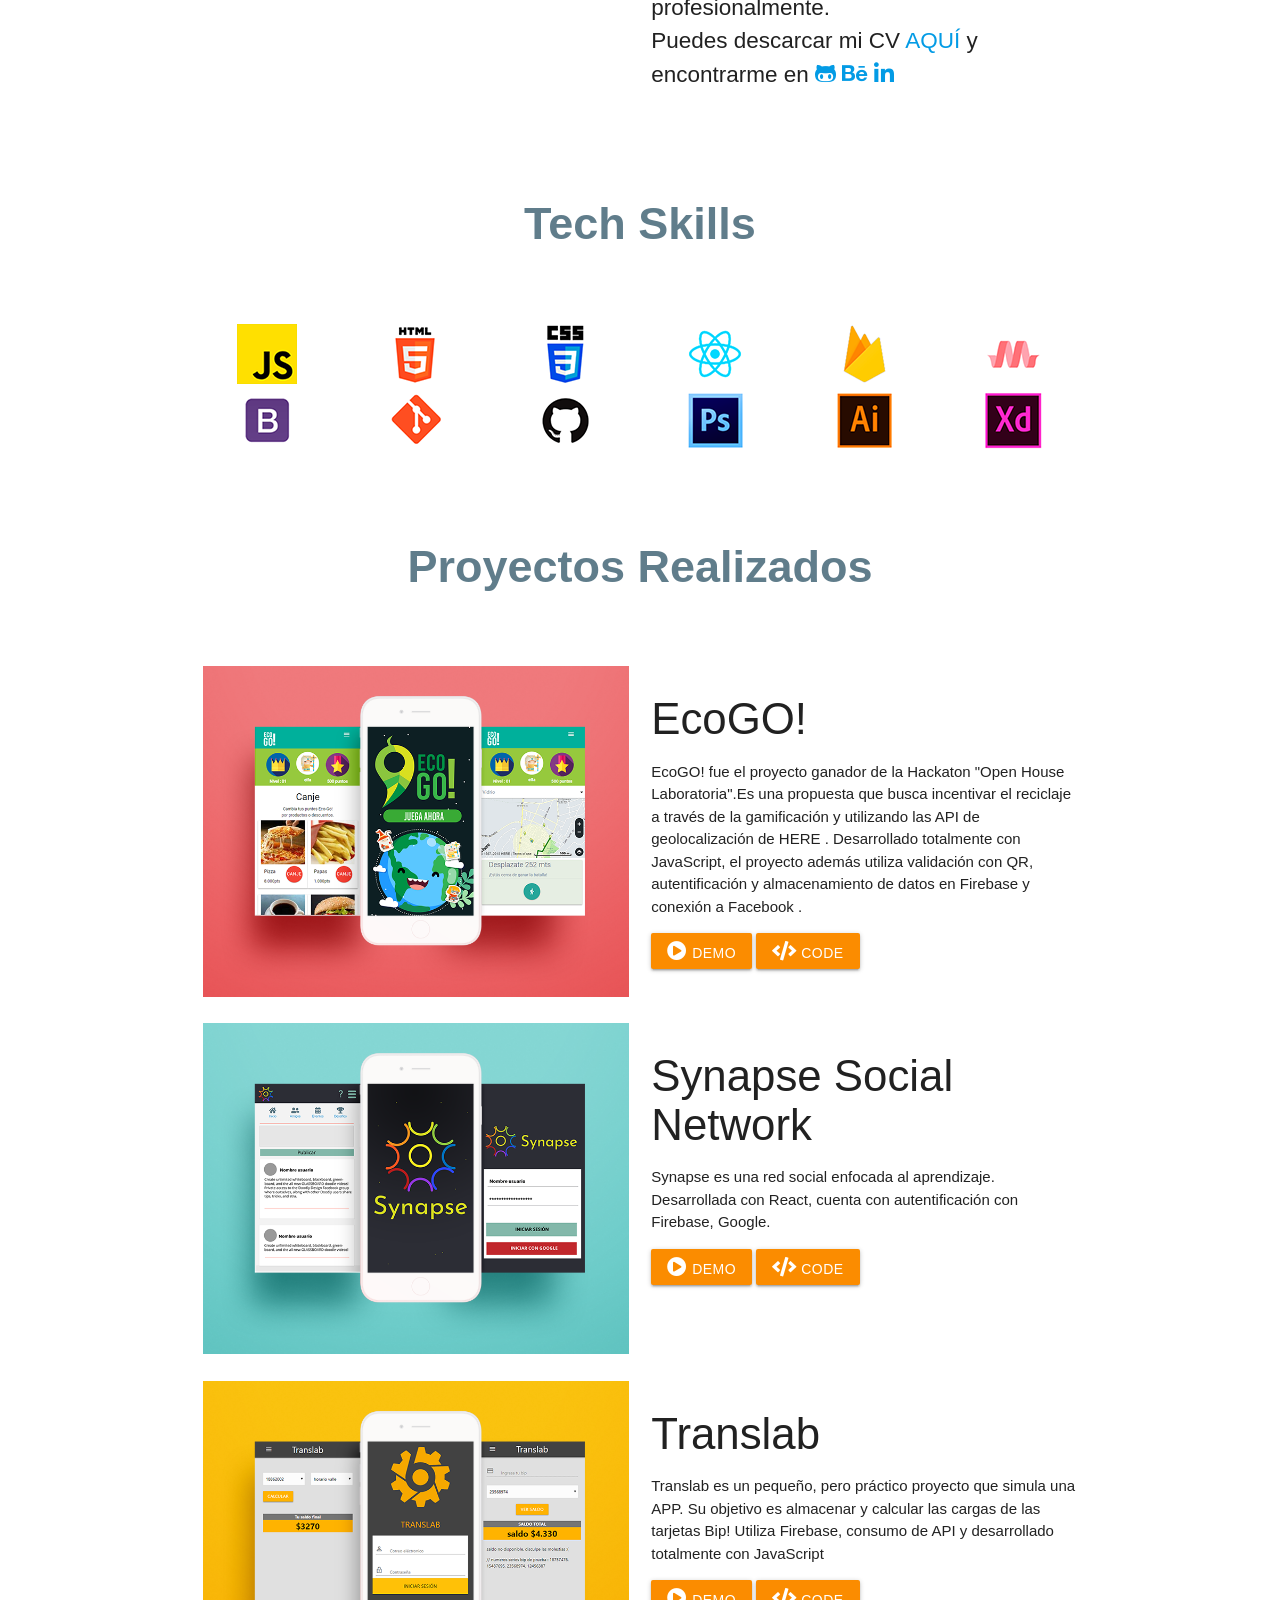
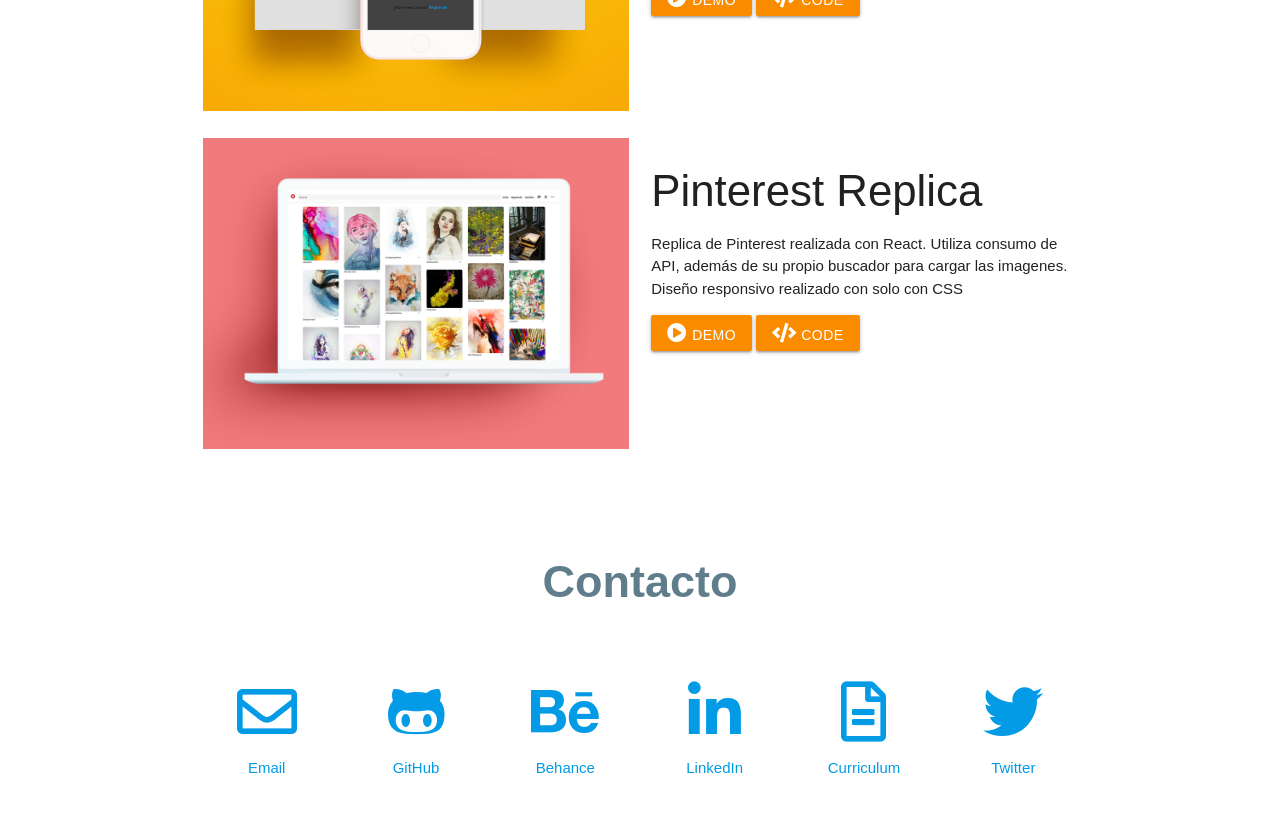
==== commit 05594661: "pinterest" ====
--- a/index.html
+++ b/index.html
@@ -169,6 +169,23 @@
         </div>
       </div>
 
+<!--pinterest-->
+
+      <div class="row">
+        <div class="container">
+          <div class="col s12 m6 l6">
+            <img src="./svg/pinterest.png" alt="ecoGO" class="responsive-img">
+          </div>
+          <div class="col s12 m6 l6">
+            <h3>Pinterest Replica</h3>
+            <p>Replica de Pinterest realizada con React. Utiliza consumo de API, además de su propio buscador para cargar las imagenes. Diseño responsivo realizado con solo con CSS</p>
+     
+            <a class="waves-effect waves-light btn orange darken-1" href="https://carocromatica.github.io/svalley/" target="_blank"><i class="fas fa-play-circle"></i> Demo</a>
+            <a class="waves-effect waves-light btn orange darken-1" href="https://github.com/carocromatica/svalley" target="_blank"><i class="fas fa-code"></i> Code</a>
+          </div>
+        </div>
+      </div>
+
     </section>
 
   </div>
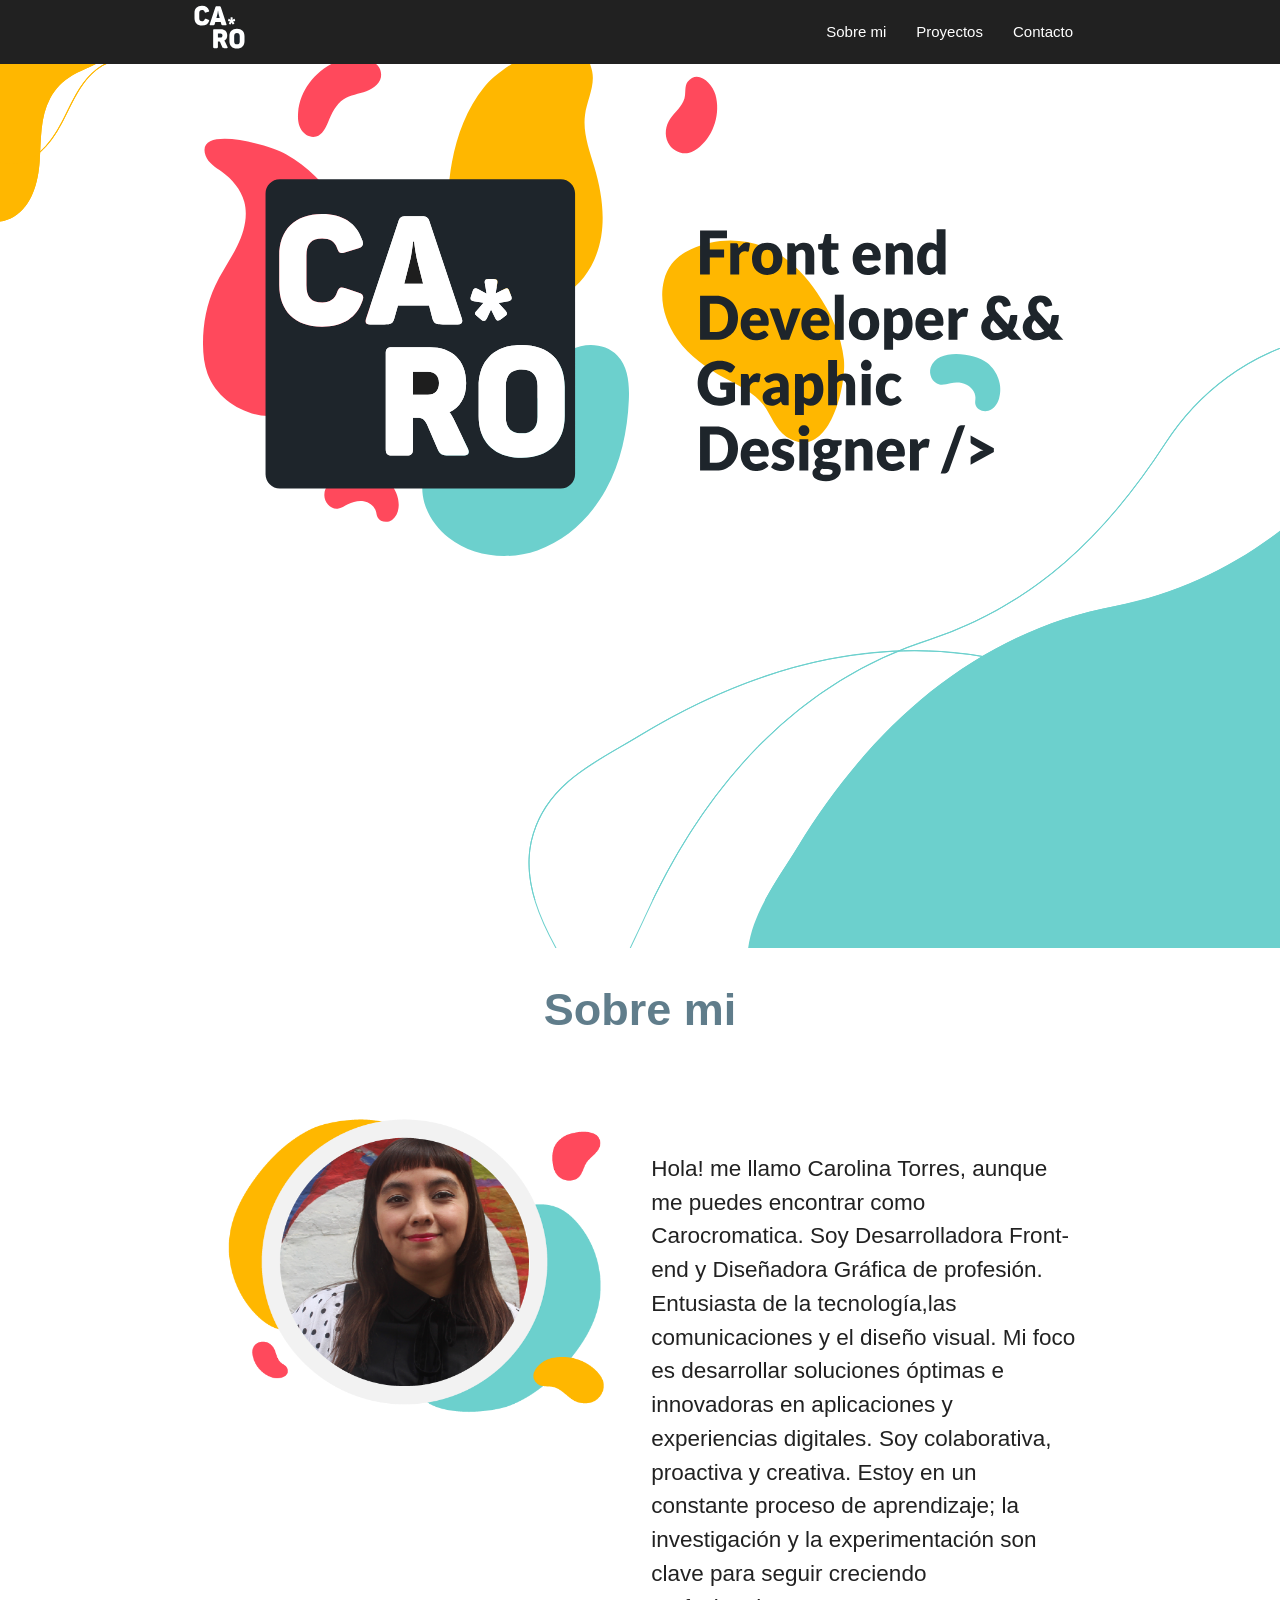
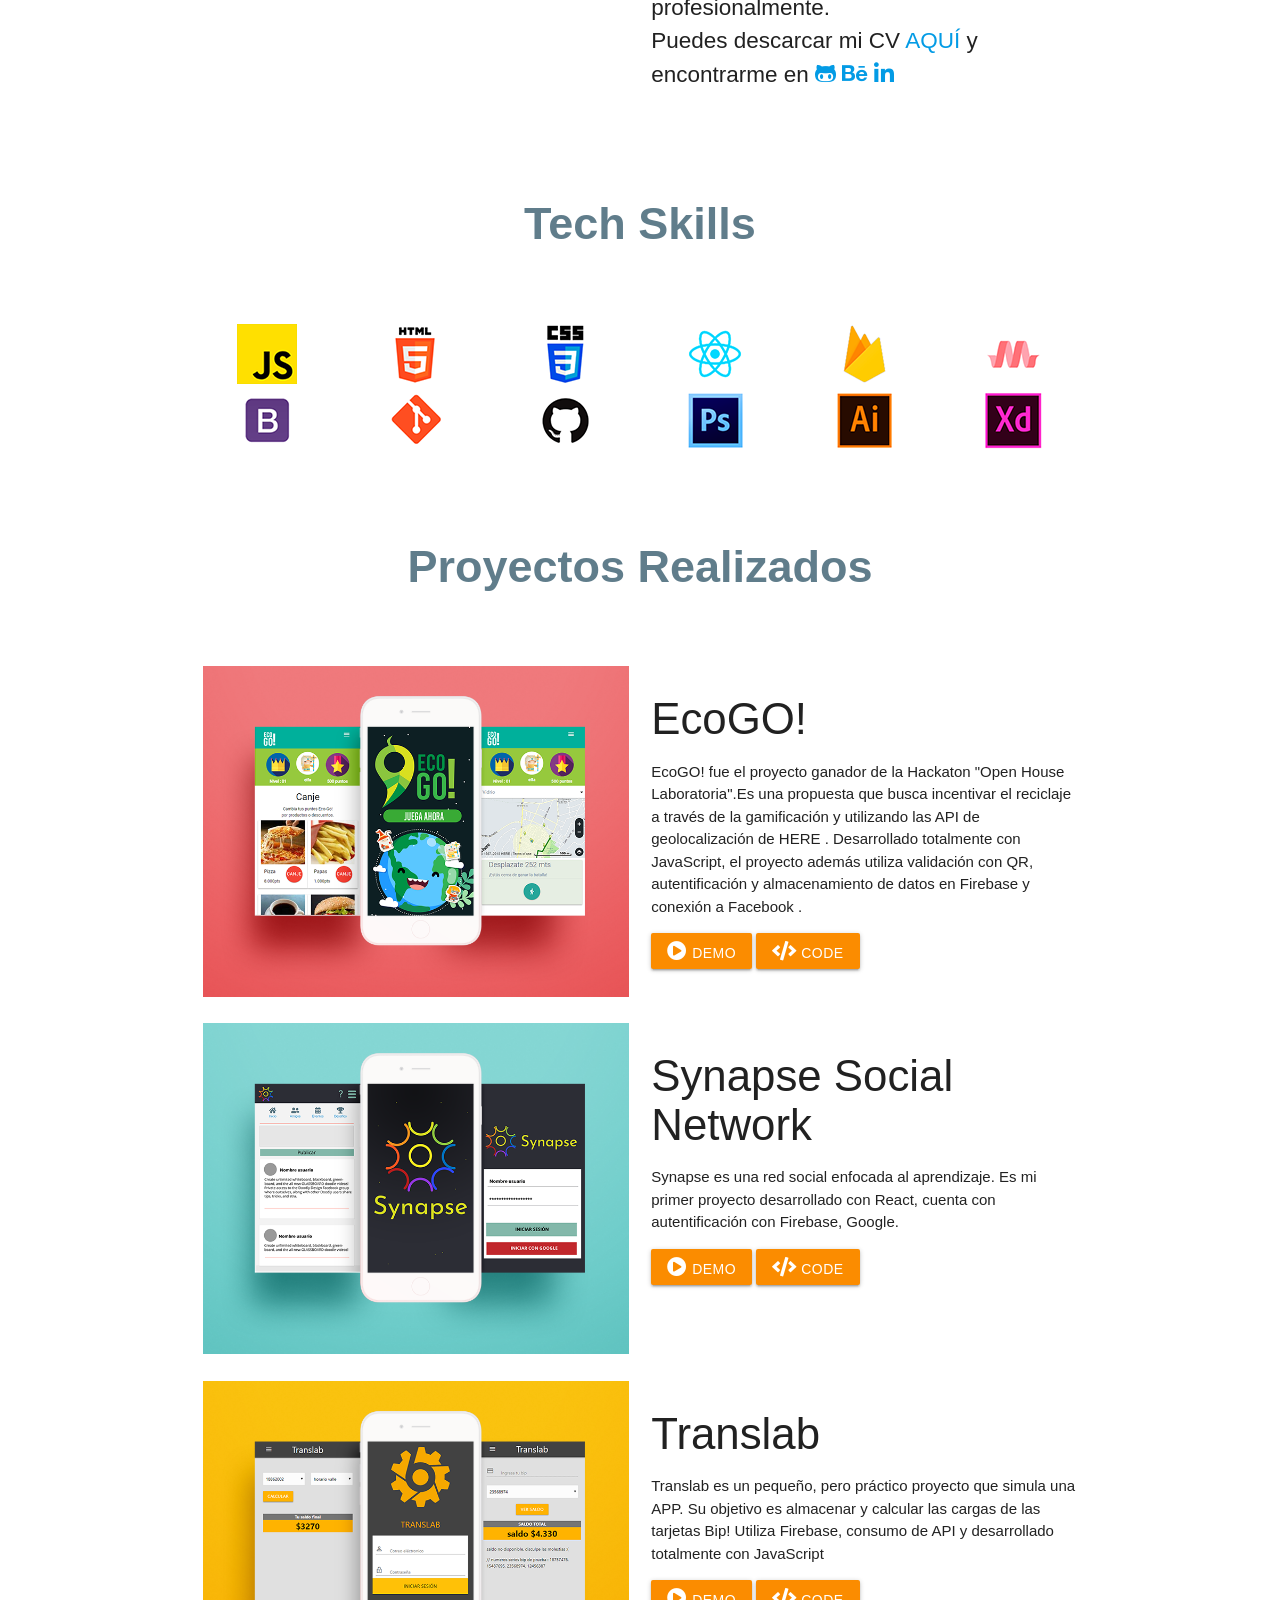
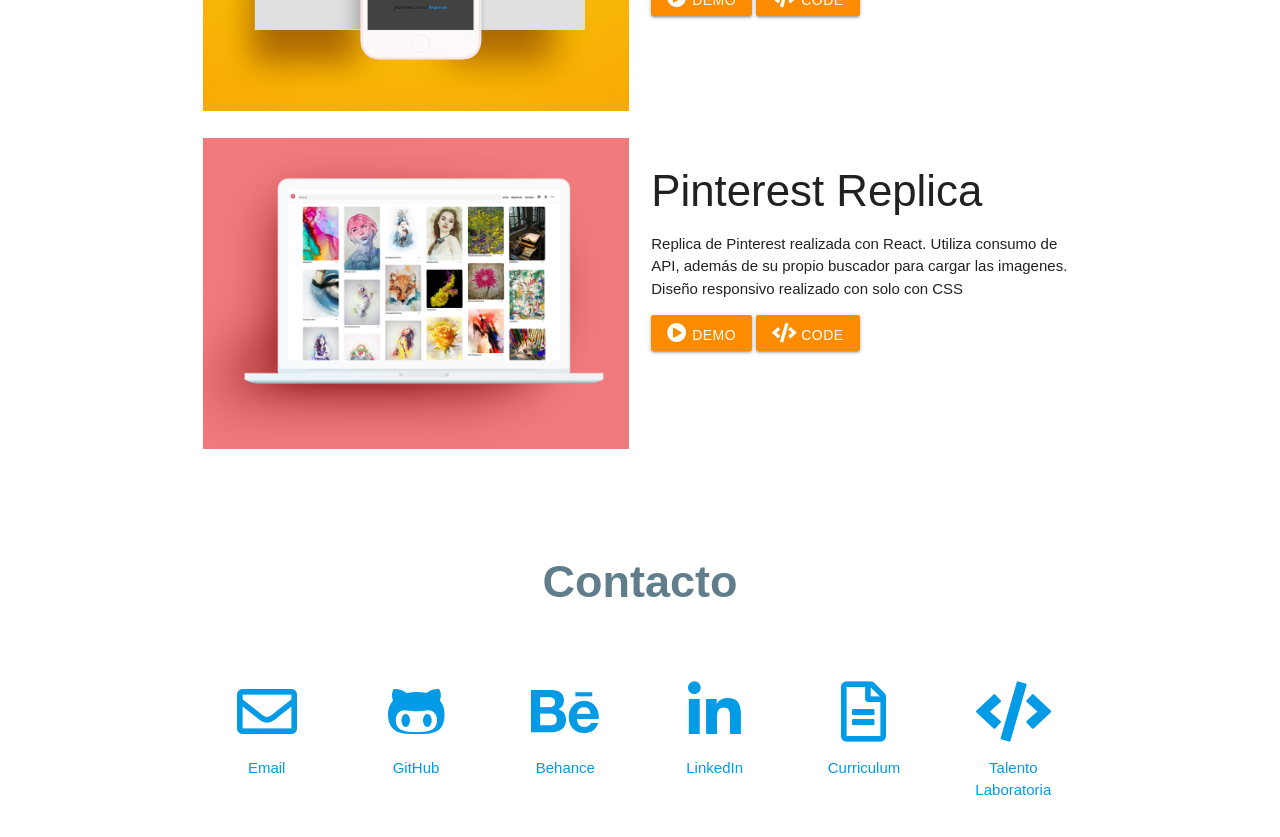
==== commit 99b4cbb7: "app talento" ====
--- a/index.html
+++ b/index.html
@@ -143,7 +143,7 @@
           <div class="col s12 m6 l6">
 
             <h3>Synapse Social Network</h3>
-            <p>Synapse es una red social enfocada al aprendizaje. Desarrollada con React, cuenta con autentificación con Firebase, Google.</p>
+            <p>Synapse es una red social enfocada al aprendizaje. Es mi primer proyecto desarrollado con React, cuenta con autentificación con Firebase, Google.</p>
      
             <a class="waves-effect waves-light btn orange darken-1" href="https://carocromatica.github.io/synapp/" target="_blank"><i class="fas fa-play-circle"></i> Demo</a>
             <a class="waves-effect waves-light btn orange darken-1" href="https://github.com/carocromatica/synapp" target="_blank"><i class="fas fa-code"></i> Code</a>
@@ -226,9 +226,9 @@
           <p>Curriculum</p></a>
         </div>
         <div class="col s4 m2 l2 ">
-          <a href="https://twitter.com/carocromatica" target="_blank">
-            <i class="fab fa-twitter medium"></i>
-            <p>Twitter</p></a>
+          <a href="https://app.talento.laboratoria.la/profile/8ibsIIPkJ1aaruHDT4MYyW7eWAL2" target="_blank">
+            <i class="fas fa-code medium"></i>
+            <p>Talento Laboratoria</p></a>
           </div>
 
 
